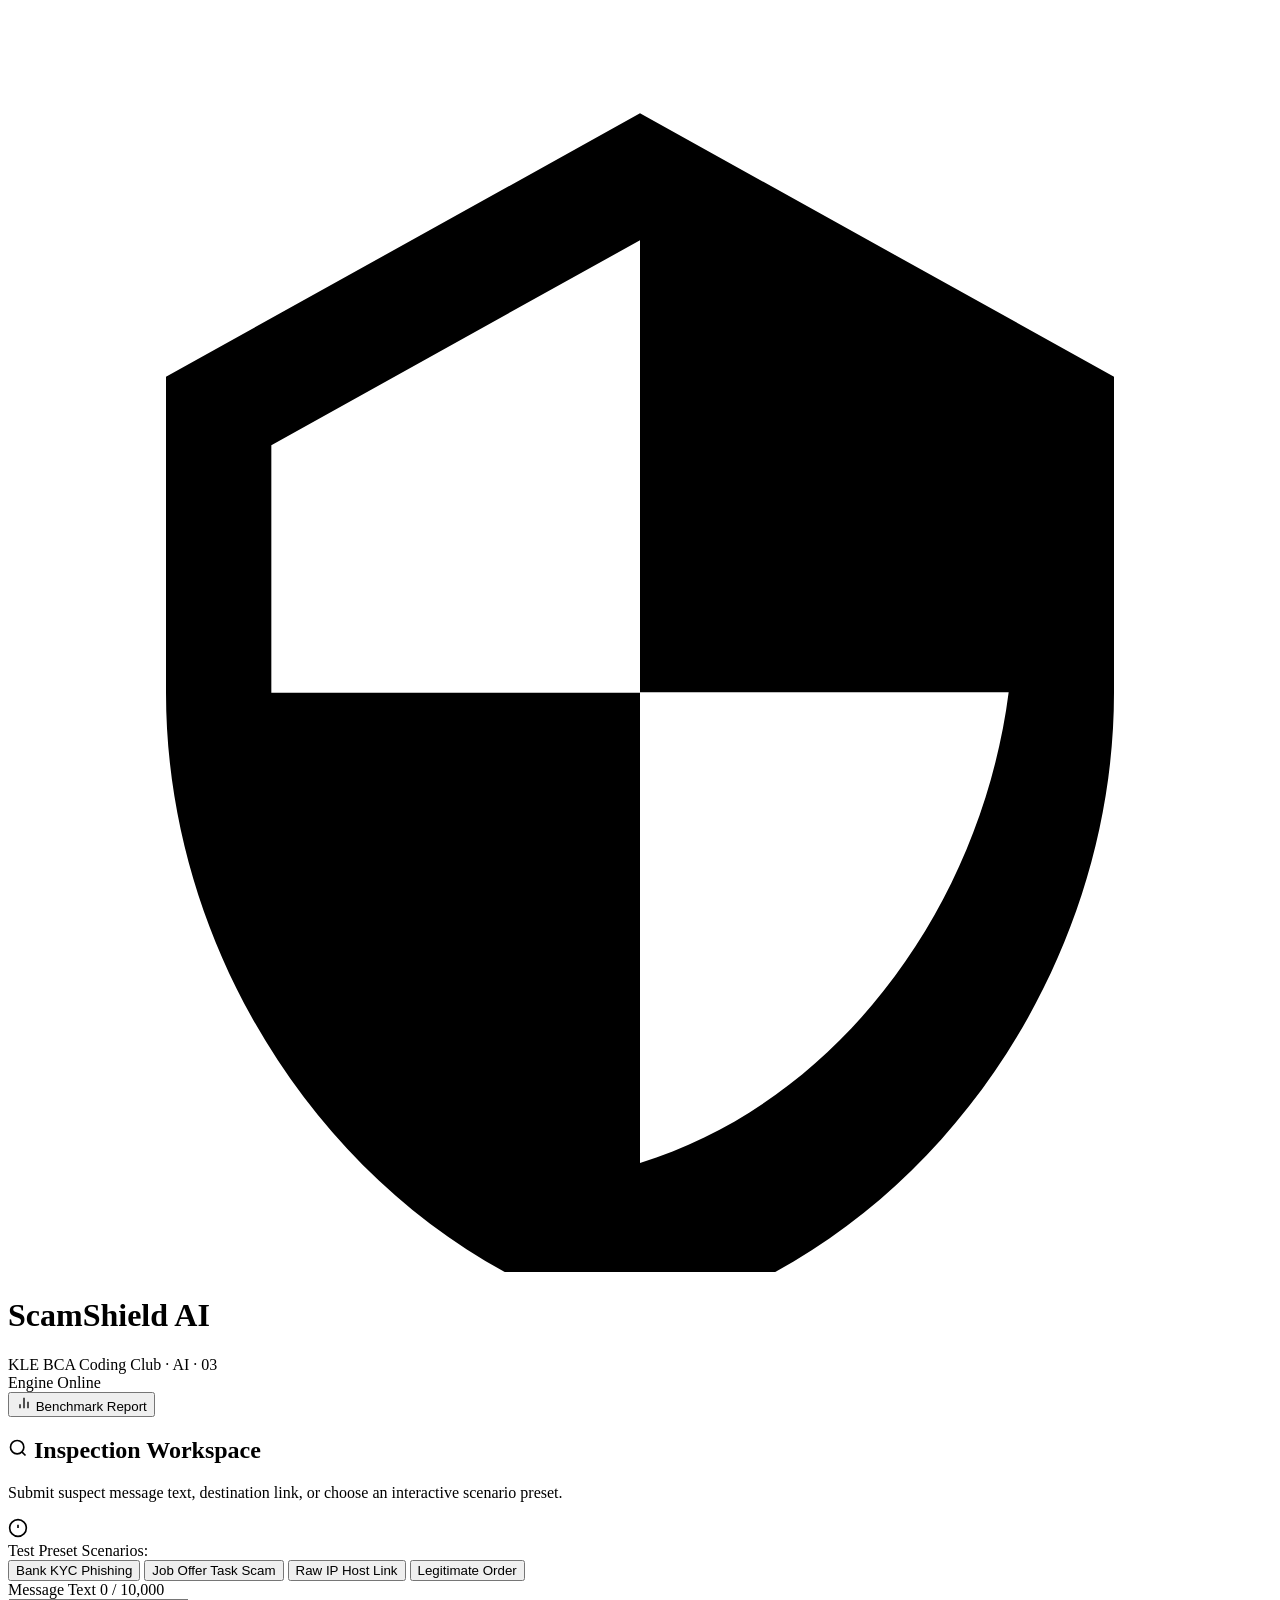
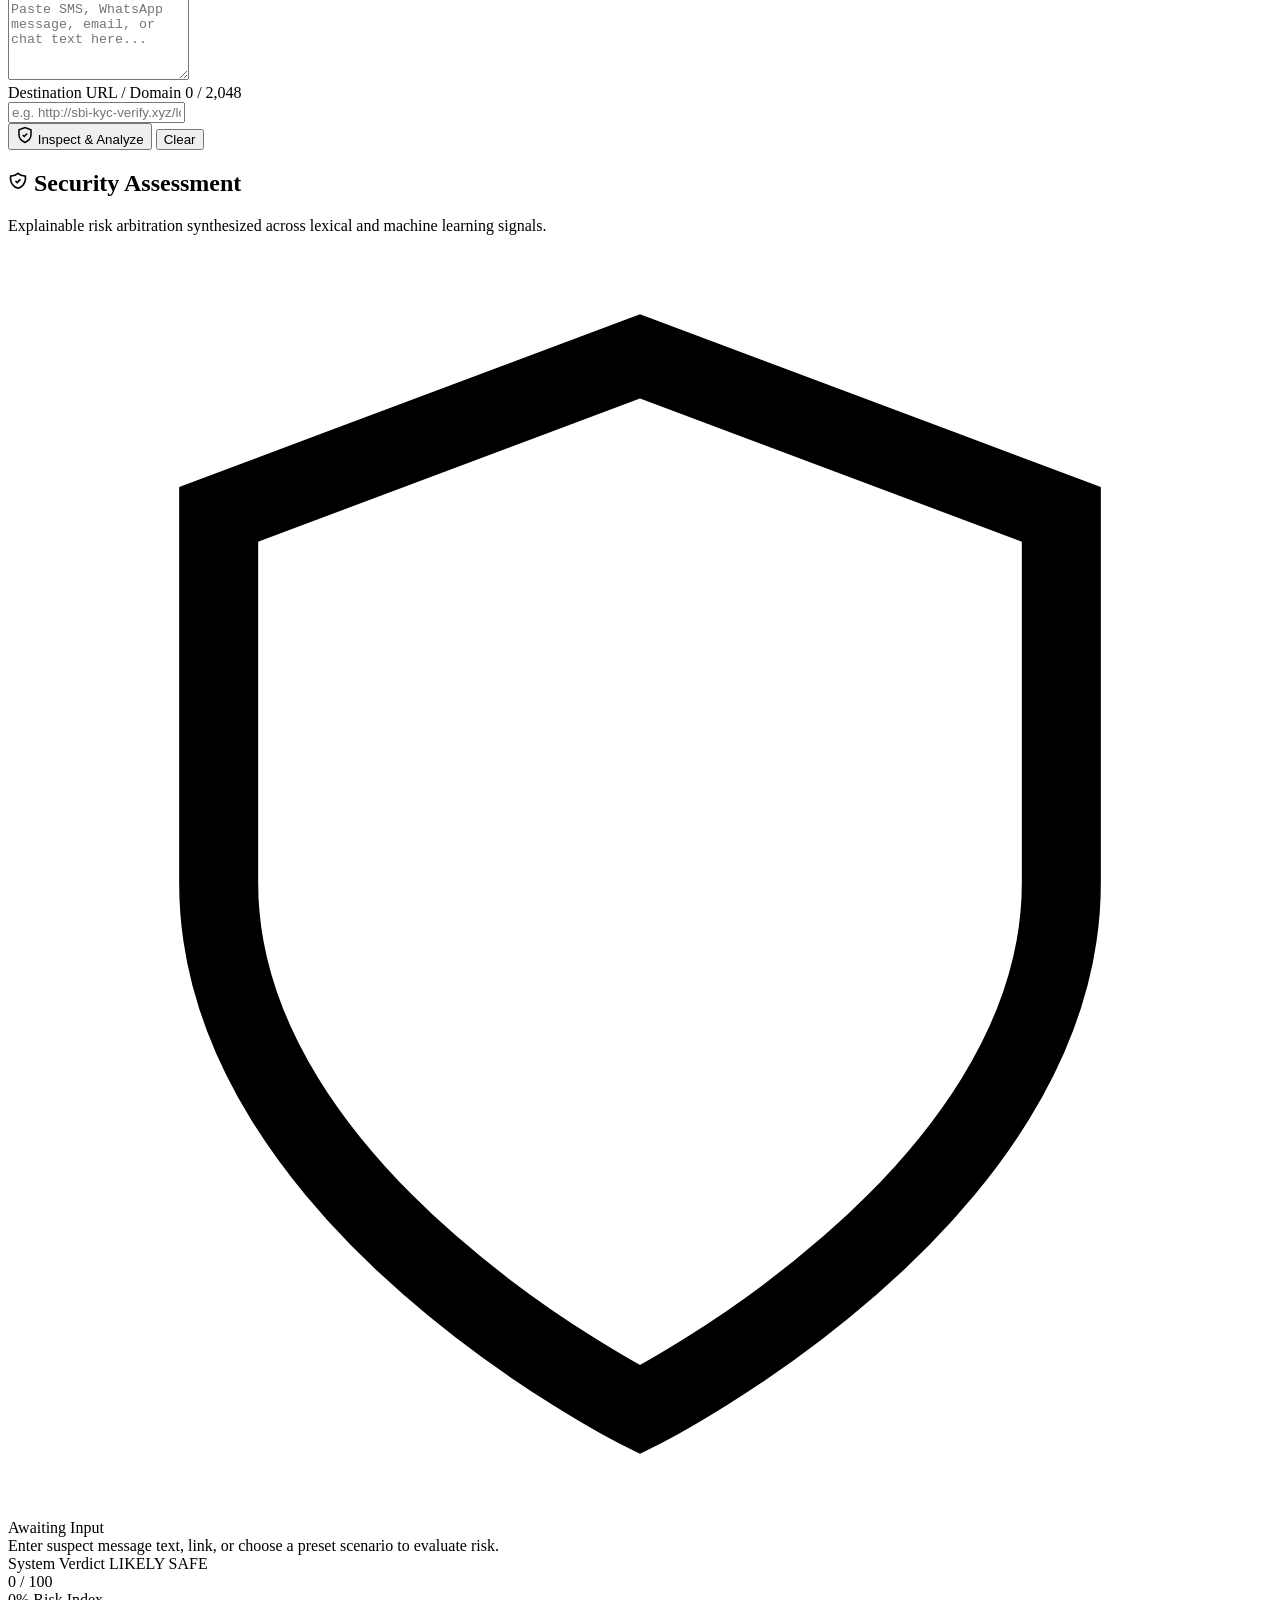
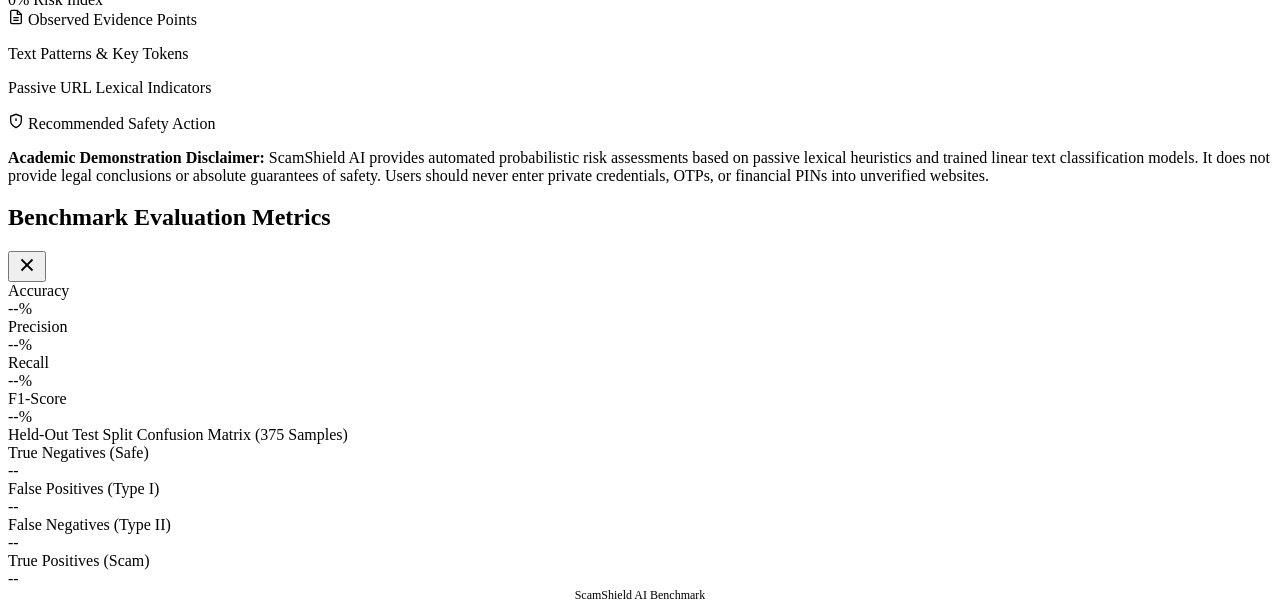
==== app/static/index.html @ c1c8c3b4 "feat(phase-7): construct accessible responsive web UI dashboard with interactive presets and benchma" ====
<!DOCTYPE html>
<html lang="en">
<head>
  <meta charset="UTF-8">
  <meta name="viewport" content="width=device-width, initial-scale=1.0">
  <title>ScamShield AI — Explainable Scam &amp; Phishing Detection System</title>
  <meta name="description" content="AI-powered multi-modal scam and phishing detection engine with passive zero-network lexical URL analysis and explainable calibrated text classification.">
  <link rel="preconnect" href="https://fonts.googleapis.com">
  <link rel="preconnect" href="https://fonts.gstatic.com" crossorigin>
  <link href="https://fonts.googleapis.com/css2?family=Inter:wght@400;500;600;700;800&family=JetBrains+Mono:wght@400;500;600&display=swap" rel="stylesheet">
  <link rel="stylesheet" href="/static/css/style.css">
</head>
<body>
  <div class="app-container">
    <!-- Header Navigation -->
    <header class="app-header">
      <div class="brand-wrapper">
        <div class="brand-icon" aria-hidden="true">
          <svg viewBox="0 0 24 24">
            <path d="M12 2L3 7v6c0 5.55 3.84 10.74 9 12 5.16-1.26 9-6.45 9-12V7l-9-5zm0 10.99h7c-.53 4.12-3.28 7.79-7 8.94V13H5V8.3l7-3.89v8.58z"/>
          </svg>
        </div>
        <div>
          <h1 class="brand-title">ScamShield AI</h1>
          <span class="brand-subtitle">KLE BCA Coding Club &middot; AI &middot; 03</span>
        </div>
      </div>
      <div class="header-actions">
        <div class="runtime-badge" title="Model loaded and operational">
          <span class="pulse-dot"></span>
          <span>Engine Online</span>
        </div>
        <button id="btn-view-evaluation" class="btn-secondary" aria-label="Open benchmark evaluation metrics">
          <svg viewBox="0 0 24 24" width="16" height="16" fill="none" stroke="currentColor" stroke-width="2">
            <path d="M18 20V10M12 20V4M6 20v-6"/>
          </svg>
          Benchmark Report
        </button>
      </div>
    </header>

    <!-- Main Workspace Grid -->
    <main class="main-grid">
      <!-- Left Column: Input Panel -->
      <section class="panel-card" aria-labelledby="input-panel-heading">
        <h2 id="input-panel-heading" class="card-title">
          <svg viewBox="0 0 24 24" width="20" height="20" fill="none" stroke="currentColor" stroke-width="2">
            <circle cx="11" cy="11" r="8"/>
            <line x1="21" y1="21" x2="16.65" y2="16.65"/>
          </svg>
          Inspection Workspace
        </h2>
        <p class="card-desc">Submit suspect message text, destination link, or choose an interactive scenario preset.</p>

        <!-- Alert Notification Banner -->
        <div id="alert-banner" class="alert-banner" role="alert">
          <svg viewBox="0 0 24 24" width="20" height="20" fill="none" stroke="currentColor" stroke-width="2">
            <circle cx="12" cy="12" r="10"/>
            <line x1="12" y1="8" x2="12" y2="12"/>
            <line x1="12" y1="16" x2="12.01" y2="16"/>
          </svg>
          <span id="alert-text"></span>
        </div>

        <!-- Preset Chips -->
        <div class="presets-section">
          <span class="preset-label">Test Preset Scenarios:</span>
          <div class="preset-chips">
            <button type="button" class="preset-chip" data-preset="bank">Bank KYC Phishing</button>
            <button type="button" class="preset-chip" data-preset="job">Job Offer Task Scam</button>
            <button type="button" class="preset-chip" data-preset="shortlink">Raw IP Host Link</button>
            <button type="button" class="preset-chip" data-preset="safe">Legitimate Order</button>
          </div>
        </div>

        <!-- Submission Form -->
        <form id="analyze-form" novalidate>
          <div class="form-group">
            <div class="input-header">
              <label for="message-text" class="input-label">Message Text</label>
              <span id="message-char-count" class="char-counter">0 / 10,000</span>
            </div>
            <textarea id="message-text" class="text-input" rows="5" placeholder="Paste SMS, WhatsApp message, email, or chat text here..." maxlength="10000"></textarea>
          </div>

          <div class="form-group">
            <div class="input-header">
              <label for="url-input" class="input-label">Destination URL / Domain</label>
              <span id="url-char-count" class="char-counter">0 / 2,048</span>
            </div>
            <input type="url" id="url-input" class="url-input" placeholder="e.g. http://sbi-kyc-verify.xyz/login" maxlength="2048">
          </div>

          <div class="action-row">
            <button type="submit" id="btn-analyze" class="btn-primary">
              <svg viewBox="0 0 24 24" width="18" height="18" fill="none" stroke="currentColor" stroke-width="2">
                <path d="M12 22s8-4 8-10V5l-8-3-8 3v7c0 6 8 10 8 10z"/>
                <path d="M9 12l2 2 4-4"/>
              </svg>
              Inspect &amp; Analyze
            </button>
            <button type="button" id="btn-clear" class="btn-ghost" title="Clear inputs and reset view">Clear</button>
          </div>
        </form>
      </section>

      <!-- Right Column: Results & Verdict Panel -->
      <section class="panel-card result-panel" aria-labelledby="results-panel-heading" aria-live="polite">
        <h2 id="results-panel-heading" class="card-title">
          <svg viewBox="0 0 24 24" width="20" height="20" fill="none" stroke="currentColor" stroke-width="2">
            <path d="M9 12l2 2 4-4m5.618-4.016A11.955 11.955 0 0112 2.944a11.955 11.955 0 01-8.618 3.04A12.02 12.02 0 003 9c0 5.591 3.824 10.29 9 11.622 5.176-1.332 9-6.03 9-11.622 0-1.042-.133-2.052-.382-3.016z"/>
          </svg>
          Security Assessment
        </h2>
        <p class="card-desc">Explainable risk arbitration synthesized across lexical and machine learning signals.</p>

        <!-- State 1: Empty Awaiting Input -->
        <div id="empty-state" class="empty-state">
          <svg class="empty-watermark" viewBox="0 0 24 24" fill="none" stroke="currentColor" stroke-width="1.5">
            <path d="M12 22s8-4 8-10V5l-8-3-8 3v7c0 6 8 10 8 10z"/>
          </svg>
          <div class="empty-title">Awaiting Input</div>
          <div class="empty-subtitle">Enter suspect message text, link, or choose a preset scenario to evaluate risk.</div>
        </div>

        <!-- State 2: Loading Skeleton -->
        <div id="loading-state" class="loading-state" aria-busy="true">
          <div class="skeleton skeleton-banner"></div>
          <div class="skeleton skeleton-line" style="width: 100%;"></div>
          <div class="skeleton skeleton-box"></div>
          <div class="skeleton skeleton-box"></div>
        </div>

        <!-- State 3: Completed Verdict -->
        <div id="verdict-container" class="verdict-container">
          <!-- Verdict Banner -->
          <div id="verdict-banner" class="verdict-banner verdict-safe">
            <div class="verdict-left">
              <div id="verdict-icon" class="verdict-symbol"></div>
              <div class="verdict-title-group">
                <span class="verdict-tag">System Verdict</span>
                <span id="verdict-label" class="verdict-heading">LIKELY SAFE</span>
              </div>
            </div>
            <div class="score-badge">
              <div>
                <span id="score-value" class="score-number">0</span>
                <span class="score-max">/ 100</span>
              </div>
              <span id="confidence-badge" class="confidence-chip">0% Risk Index</span>
            </div>
          </div>

          <!-- Progress Score Gauge -->
          <div class="gauge-container">
            <div id="gauge-fill" class="gauge-fill"></div>
          </div>

          <!-- Diagnostic Summary -->
          <div id="summary-text" class="summary-box"></div>

          <!-- Plain-English Evidence List -->
          <div class="evidence-section">
            <span class="section-label">
              <svg viewBox="0 0 24 24" width="16" height="16" fill="none" stroke="currentColor" stroke-width="2">
                <path d="M14 2H6a2 2 0 0 0-2 2v16a2 2 0 0 0 2 2h12a2 2 0 0 0 2-2V8z"/>
                <polyline points="14 2 14 8 20 8"/>
                <line x1="16" y1="13" x2="8" y2="13"/>
                <line x1="16" y1="17" x2="8" y2="17"/>
              </svg>
              Observed Evidence Points
            </span>
            <ul id="evidence-list" class="evidence-list"></ul>
          </div>

          <!-- Text Signals Breakdown -->
          <div id="text-signals-section" class="evidence-section">
            <span class="section-label">Text Patterns &amp; Key Tokens</span>
            <ul id="text-signals-list" class="evidence-list"></ul>
            <div id="text-tokens-cloud" class="chips-cloud"></div>
          </div>

          <!-- URL Signals Breakdown -->
          <div id="url-signals-section" class="evidence-section">
            <span class="section-label">Passive URL Lexical Indicators</span>
            <ul id="url-signals-list" class="evidence-list"></ul>
          </div>

          <!-- Protective Action Guidance -->
          <div class="action-box">
            <div class="action-header">
              <svg viewBox="0 0 24 24" width="16" height="16" fill="none" stroke="currentColor" stroke-width="2">
                <path d="M12 22s8-4 8-10V5l-8-3-8 3v7c0 6 8 10 8 10z"/>
                <line x1="12" y1="8" x2="12" y2="12"/>
                <line x1="12" y1="16" x2="12.01" y2="16"/>
              </svg>
              Recommended Safety Action
            </div>
            <p id="action-text" class="action-text"></p>
          </div>
        </div>
      </section>
    </main>

    <!-- Footer with Responsible Disclaimer -->
    <footer class="app-footer">
      <p class="disclaimer-text">
        <strong>Academic Demonstration Disclaimer:</strong> ScamShield AI provides automated probabilistic risk assessments based on passive lexical heuristics and trained linear text classification models. It does not provide legal conclusions or absolute guarantees of safety. Users should never enter private credentials, OTPs, or financial PINs into unverified websites.
      </p>
    </footer>
  </div>

  <!-- Benchmark Evaluation Modal Dialog -->
  <div id="modal-evaluation" class="modal-overlay" role="dialog" aria-modal="true" aria-labelledby="modal-title">
    <div class="modal-content">
      <div class="modal-header">
        <h2 id="modal-title" class="modal-title">Benchmark Evaluation Metrics</h2>
        <button id="btn-modal-close" class="modal-close" aria-label="Close modal">
          <svg viewBox="0 0 24 24" width="22" height="22" fill="none" stroke="currentColor" stroke-width="2">
            <line x1="18" y1="6" x2="6" y2="18"/>
            <line x1="6" y1="6" x2="18" y2="18"/>
          </svg>
        </button>
      </div>

      <!-- KPI Metrics Grid -->
      <div class="metrics-grid">
        <div class="metric-tile">
          <div class="metric-label">Accuracy</div>
          <div id="metric-accuracy" class="metric-val">--%</div>
        </div>
        <div class="metric-tile">
          <div class="metric-label">Precision</div>
          <div id="metric-precision" class="metric-val">--%</div>
        </div>
        <div class="metric-tile">
          <div class="metric-label">Recall</div>
          <div id="metric-recall" class="metric-val">--%</div>
        </div>
        <div class="metric-tile">
          <div class="metric-label">F1-Score</div>
          <div id="metric-f1" class="metric-val">--%</div>
        </div>
      </div>

      <!-- Confusion Matrix 2x2 -->
      <div class="cm-container">
        <div class="cm-title">Held-Out Test Split Confusion Matrix (375 Samples)</div>
        <div class="cm-grid">
          <div class="cm-cell cm-tn">
            <div class="cm-cell-label">True Negatives (Safe)</div>
            <div id="cm-tn-val" class="cm-cell-val">--</div>
          </div>
          <div class="cm-cell cm-fp">
            <div class="cm-cell-label">False Positives (Type I)</div>
            <div id="cm-fp-val" class="cm-cell-val">--</div>
          </div>
          <div class="cm-cell cm-fn">
            <div class="cm-cell-label">False Negatives (Type II)</div>
            <div id="cm-fn-val" class="cm-cell-val">--</div>
          </div>
          <div class="cm-cell cm-tp">
            <div class="cm-cell-label">True Positives (Scam)</div>
            <div id="cm-tp-val" class="cm-cell-val">--</div>
          </div>
        </div>
      </div>

      <div id="eval-meta-time" style="font-size:0.75rem; color:var(--text-tertiary); text-align:center;">
        ScamShield AI Benchmark
      </div>
    </div>
  </div>

  <script src="/static/js/app.js"></script>
</body>
</html>
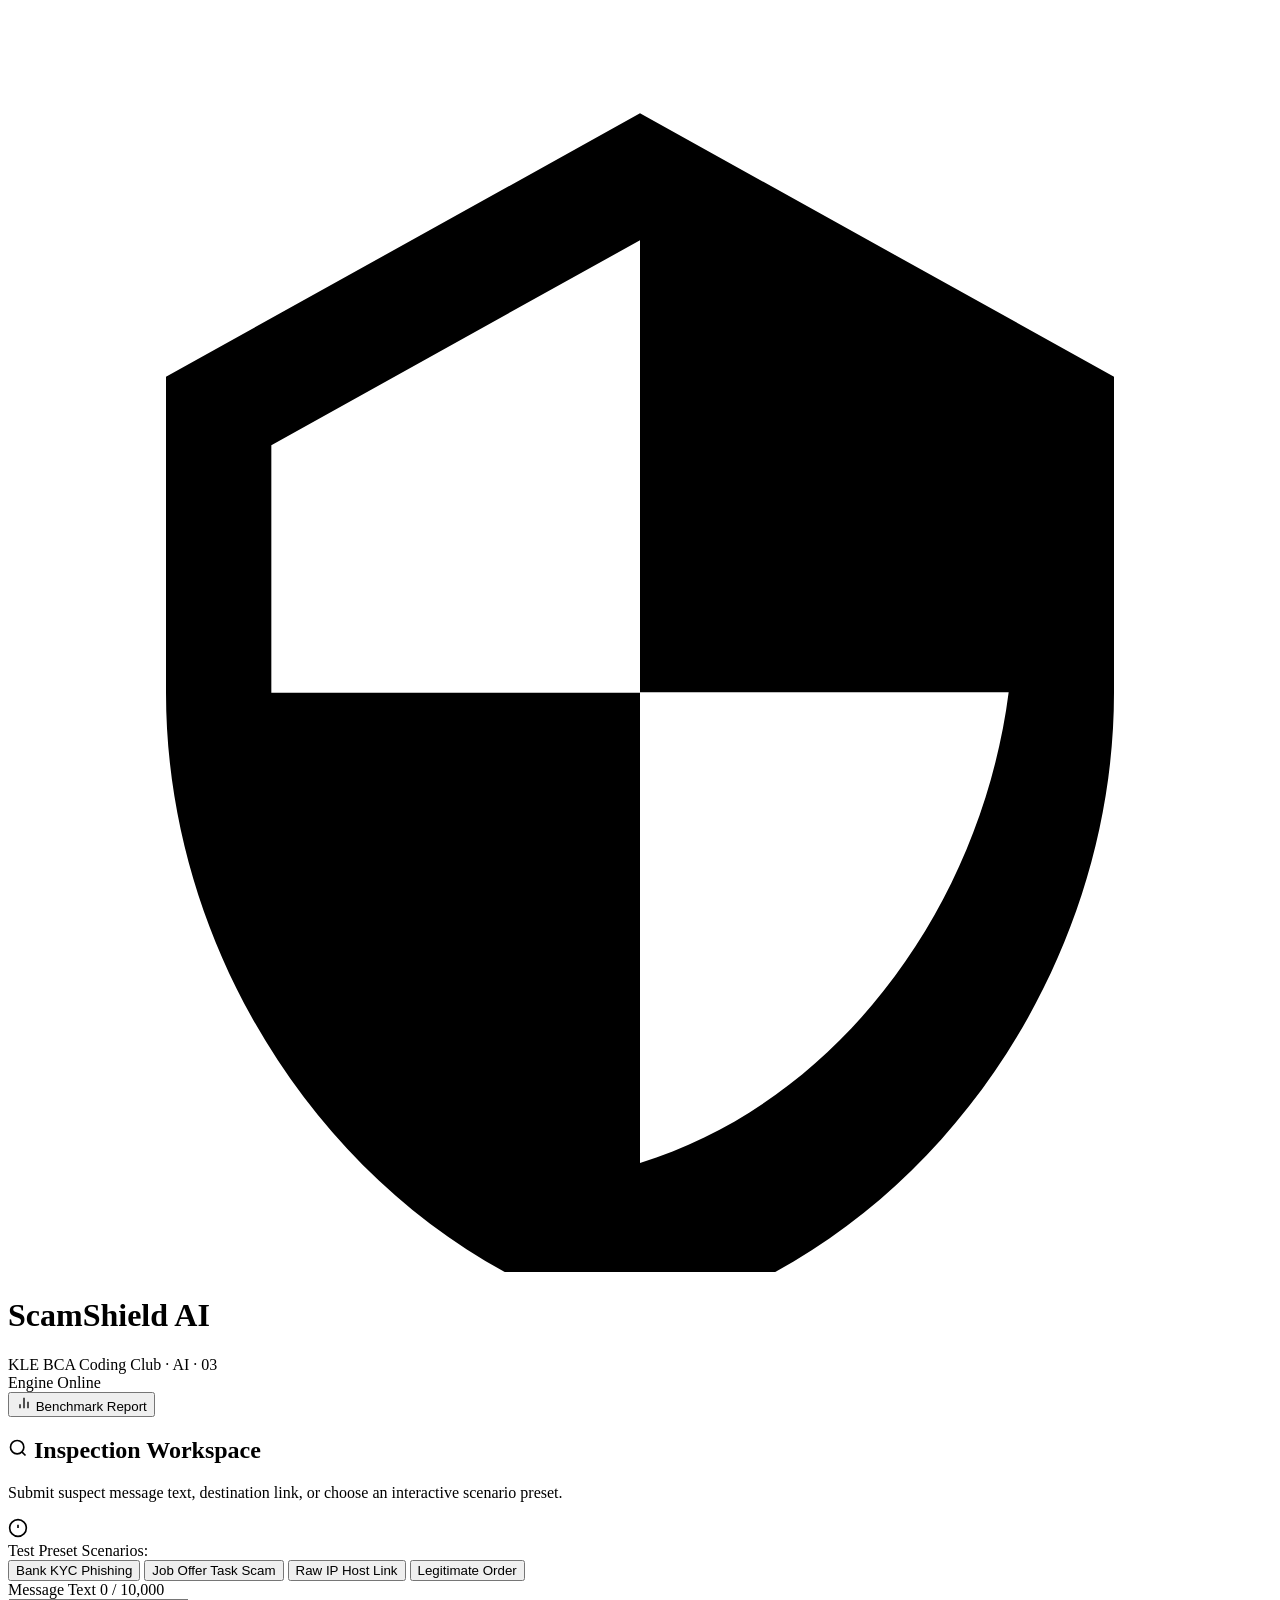
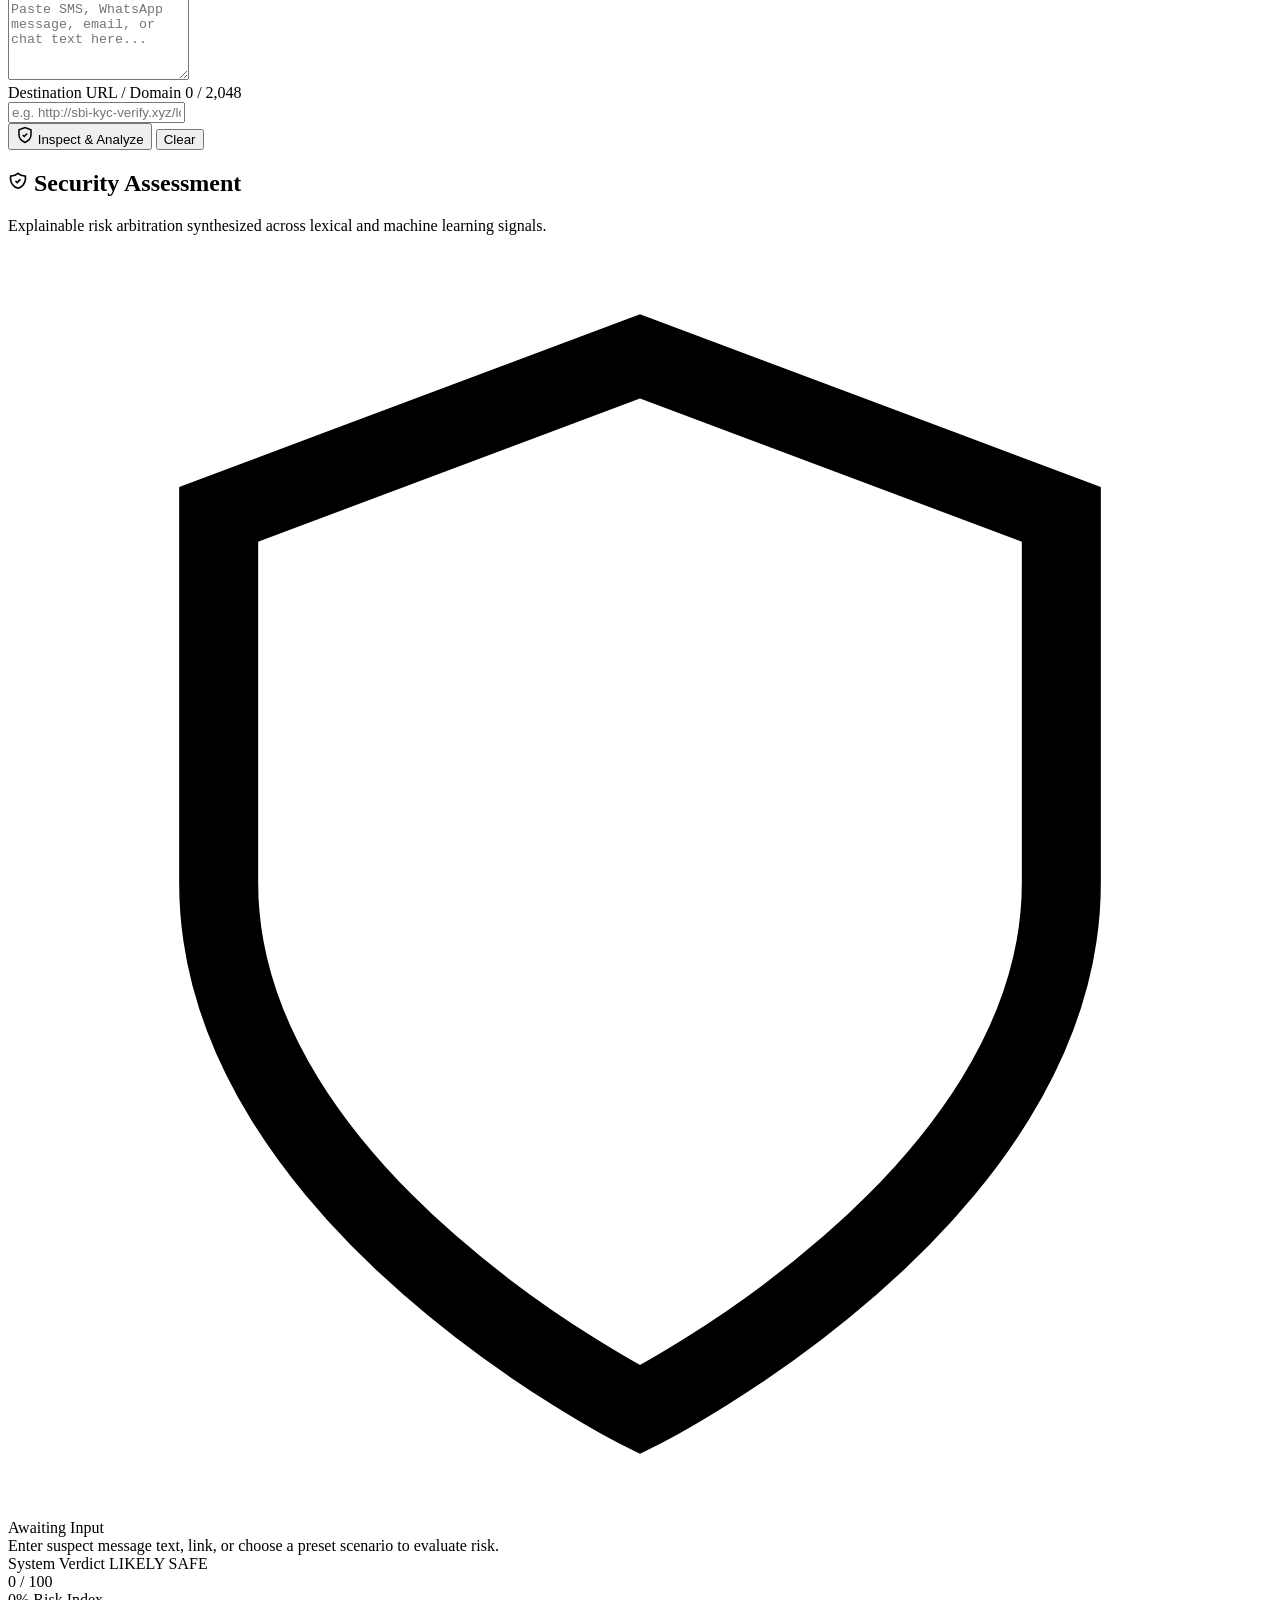
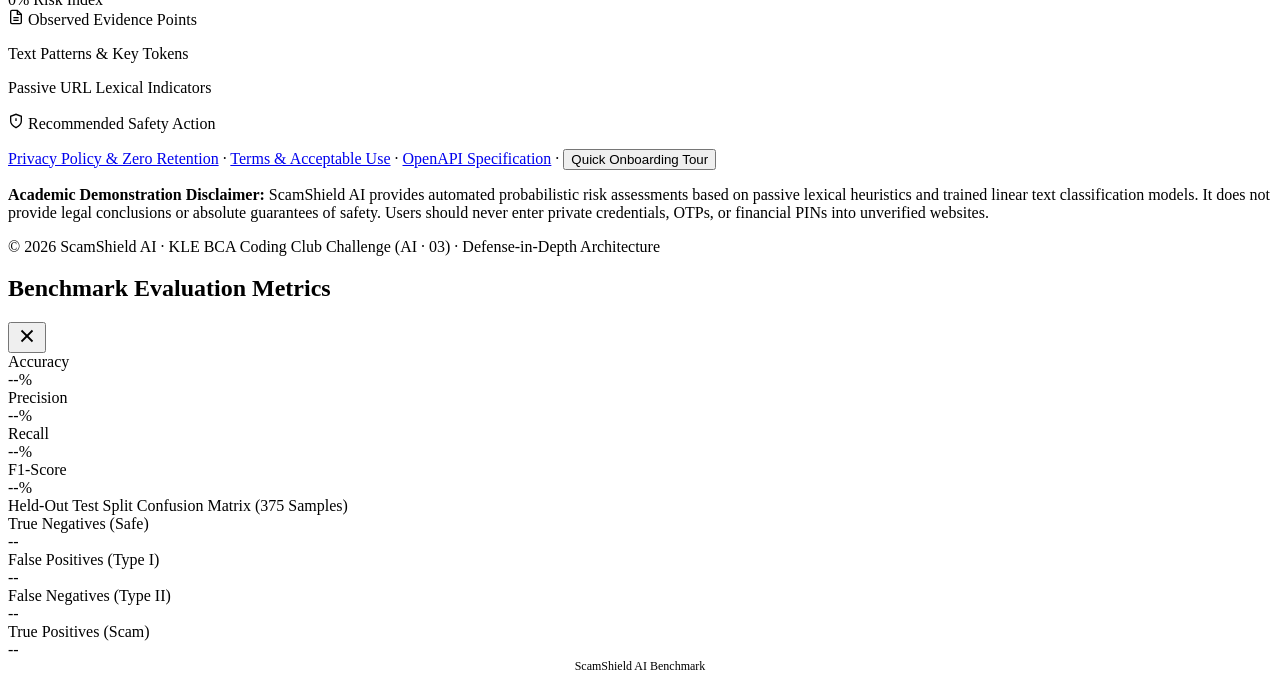
==== commit d55b4ee7: "feat(legal): implement privacy policy, terms of service, custom 404 handler (Phase 11: Items 13, 16," ====
--- a/app/static/index.html
+++ b/app/static/index.html
@@ -202,11 +202,23 @@
       </section>
     </main>
 
-    <!-- Footer with Responsible Disclaimer -->
+    <!-- Footer with Responsible Disclaimer & Compliance Links -->
     <footer class="app-footer">
+      <nav class="footer-nav" aria-label="Footer Navigation">
+        <a href="/privacy" class="footer-link">Privacy Policy &amp; Zero Retention</a>
+        <span class="footer-sep">&middot;</span>
+        <a href="/terms" class="footer-link">Terms &amp; Acceptable Use</a>
+        <span class="footer-sep">&middot;</span>
+        <a href="/docs" target="_blank" rel="noopener" class="footer-link">OpenAPI Specification</a>
+        <span class="footer-sep">&middot;</span>
+        <button type="button" id="btn-start-tour" class="footer-link-btn">Quick Onboarding Tour</button>
+      </nav>
       <p class="disclaimer-text">
         <strong>Academic Demonstration Disclaimer:</strong> ScamShield AI provides automated probabilistic risk assessments based on passive lexical heuristics and trained linear text classification models. It does not provide legal conclusions or absolute guarantees of safety. Users should never enter private credentials, OTPs, or financial PINs into unverified websites.
       </p>
+      <div class="footer-copy">
+        &copy; 2026 ScamShield AI &middot; KLE BCA Coding Club Challenge (AI &middot; 03) &middot; Defense-in-Depth Architecture
+      </div>
     </footer>
   </div>
 
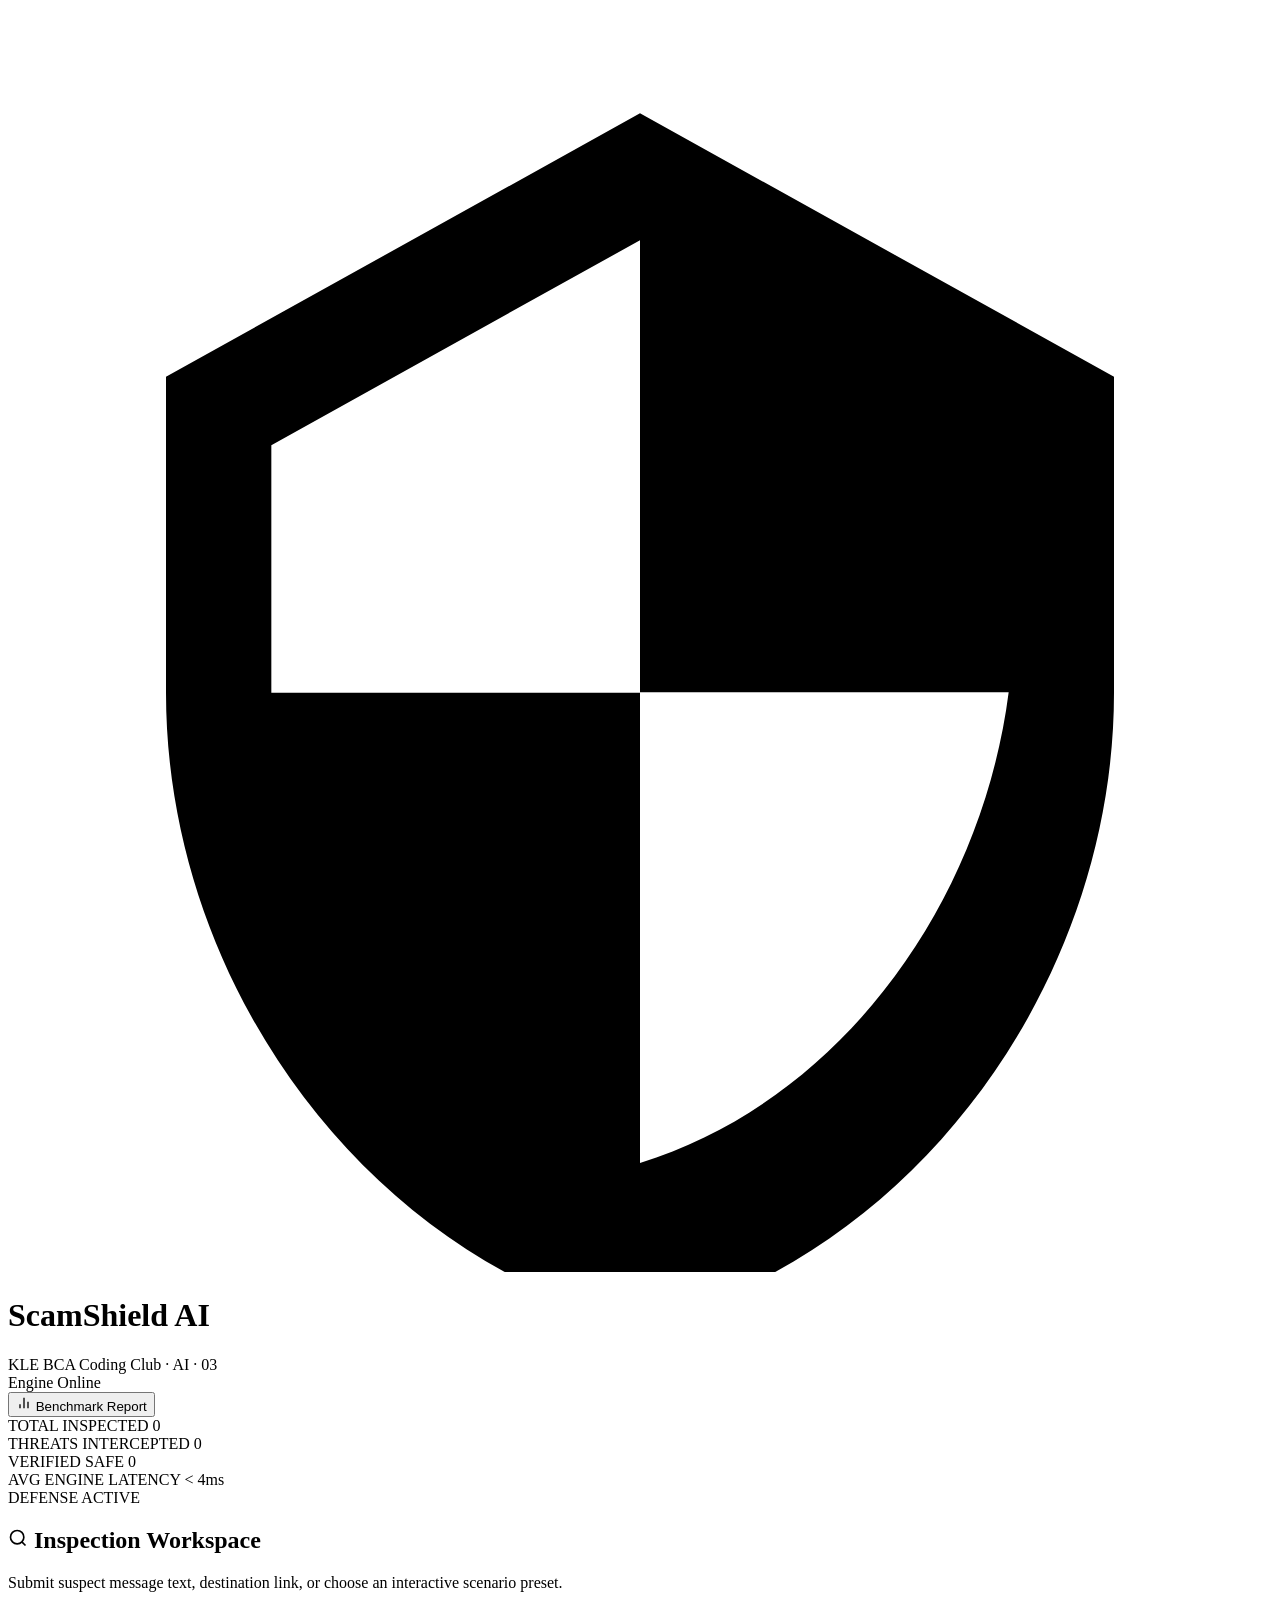
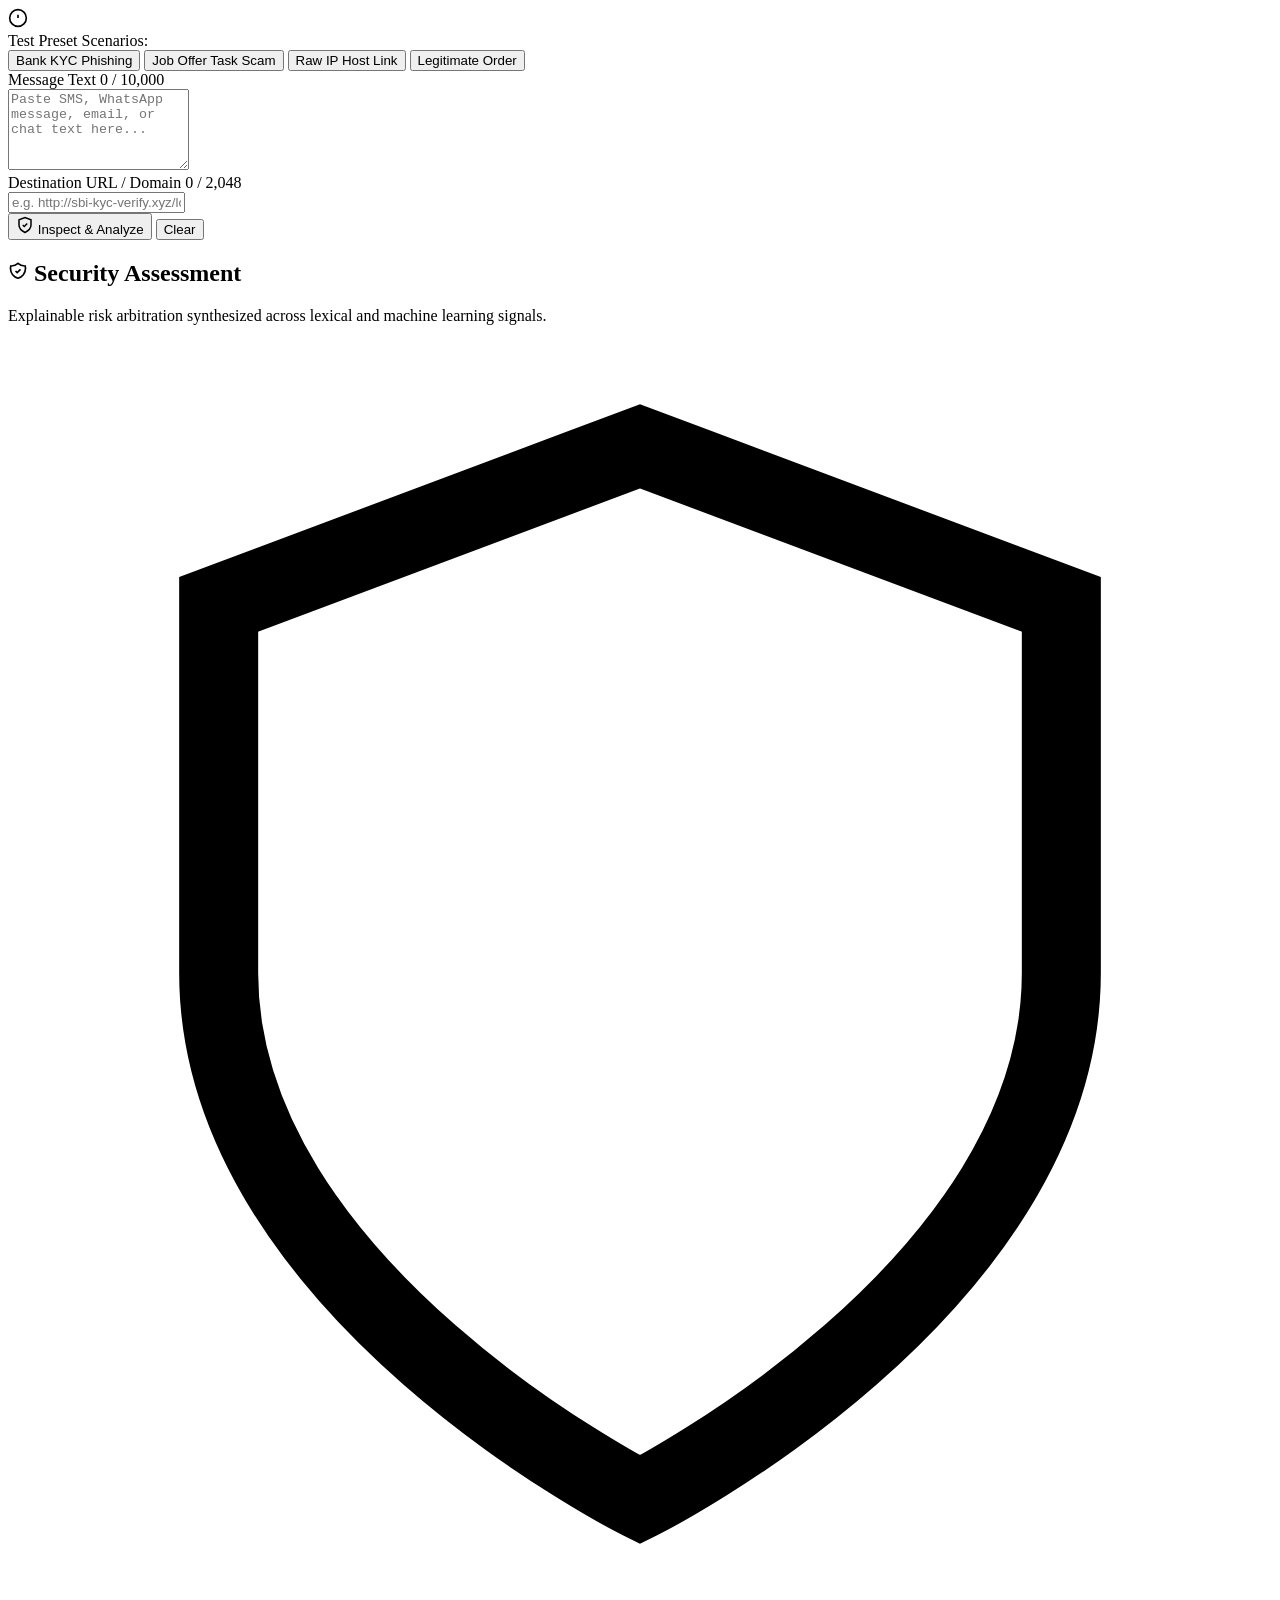
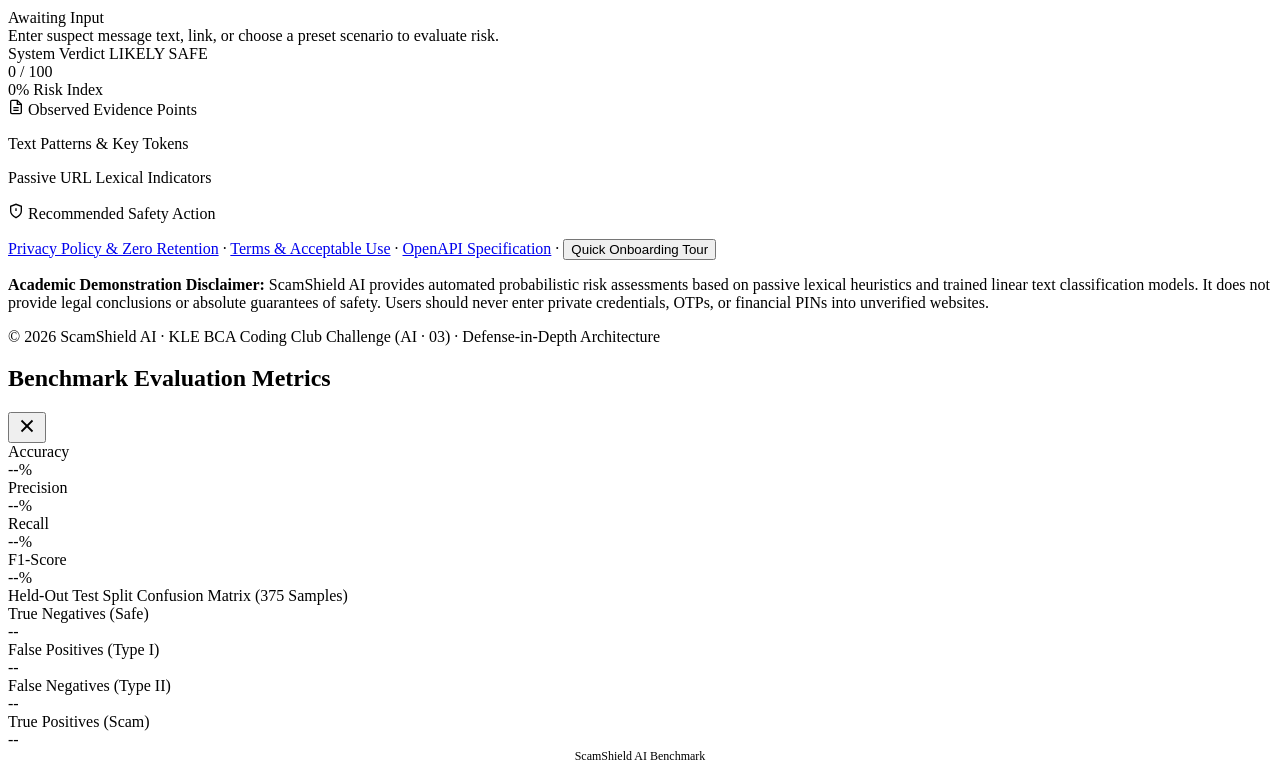
==== commit 92678224: "feat(security): implement rate limiting, telemetry HUD, and error tracking (Phase 12: Items 8, 14, 1" ====
--- a/app/static/index.html
+++ b/app/static/index.html
@@ -39,6 +39,30 @@
       </div>
     </header>
 
+    <!-- Real-Time Threat Intelligence & Telemetry HUD Bar (Item 14) -->
+    <div class="hud-ticker-bar" aria-label="Real-time threat detection metrics">
+      <div class="hud-metric">
+        <span class="hud-label">TOTAL INSPECTED</span>
+        <span id="hud-total-scans" class="hud-value">0</span>
+      </div>
+      <div class="hud-metric">
+        <span class="hud-label">THREATS INTERCEPTED</span>
+        <span id="hud-threats-intercepted" class="hud-value hud-threat">0</span>
+      </div>
+      <div class="hud-metric">
+        <span class="hud-label">VERIFIED SAFE</span>
+        <span id="hud-safe-verified" class="hud-value hud-safe">0</span>
+      </div>
+      <div class="hud-metric">
+        <span class="hud-label">AVG ENGINE LATENCY</span>
+        <span id="hud-avg-latency" class="hud-value hud-accent">&lt; 4ms</span>
+      </div>
+      <div class="hud-metric hud-status-pill">
+        <span class="pulse-dot"></span>
+        <span class="hud-status-text">DEFENSE ACTIVE</span>
+      </div>
+    </div>
+
     <!-- Main Workspace Grid -->
     <main class="main-grid">
       <!-- Left Column: Input Panel -->
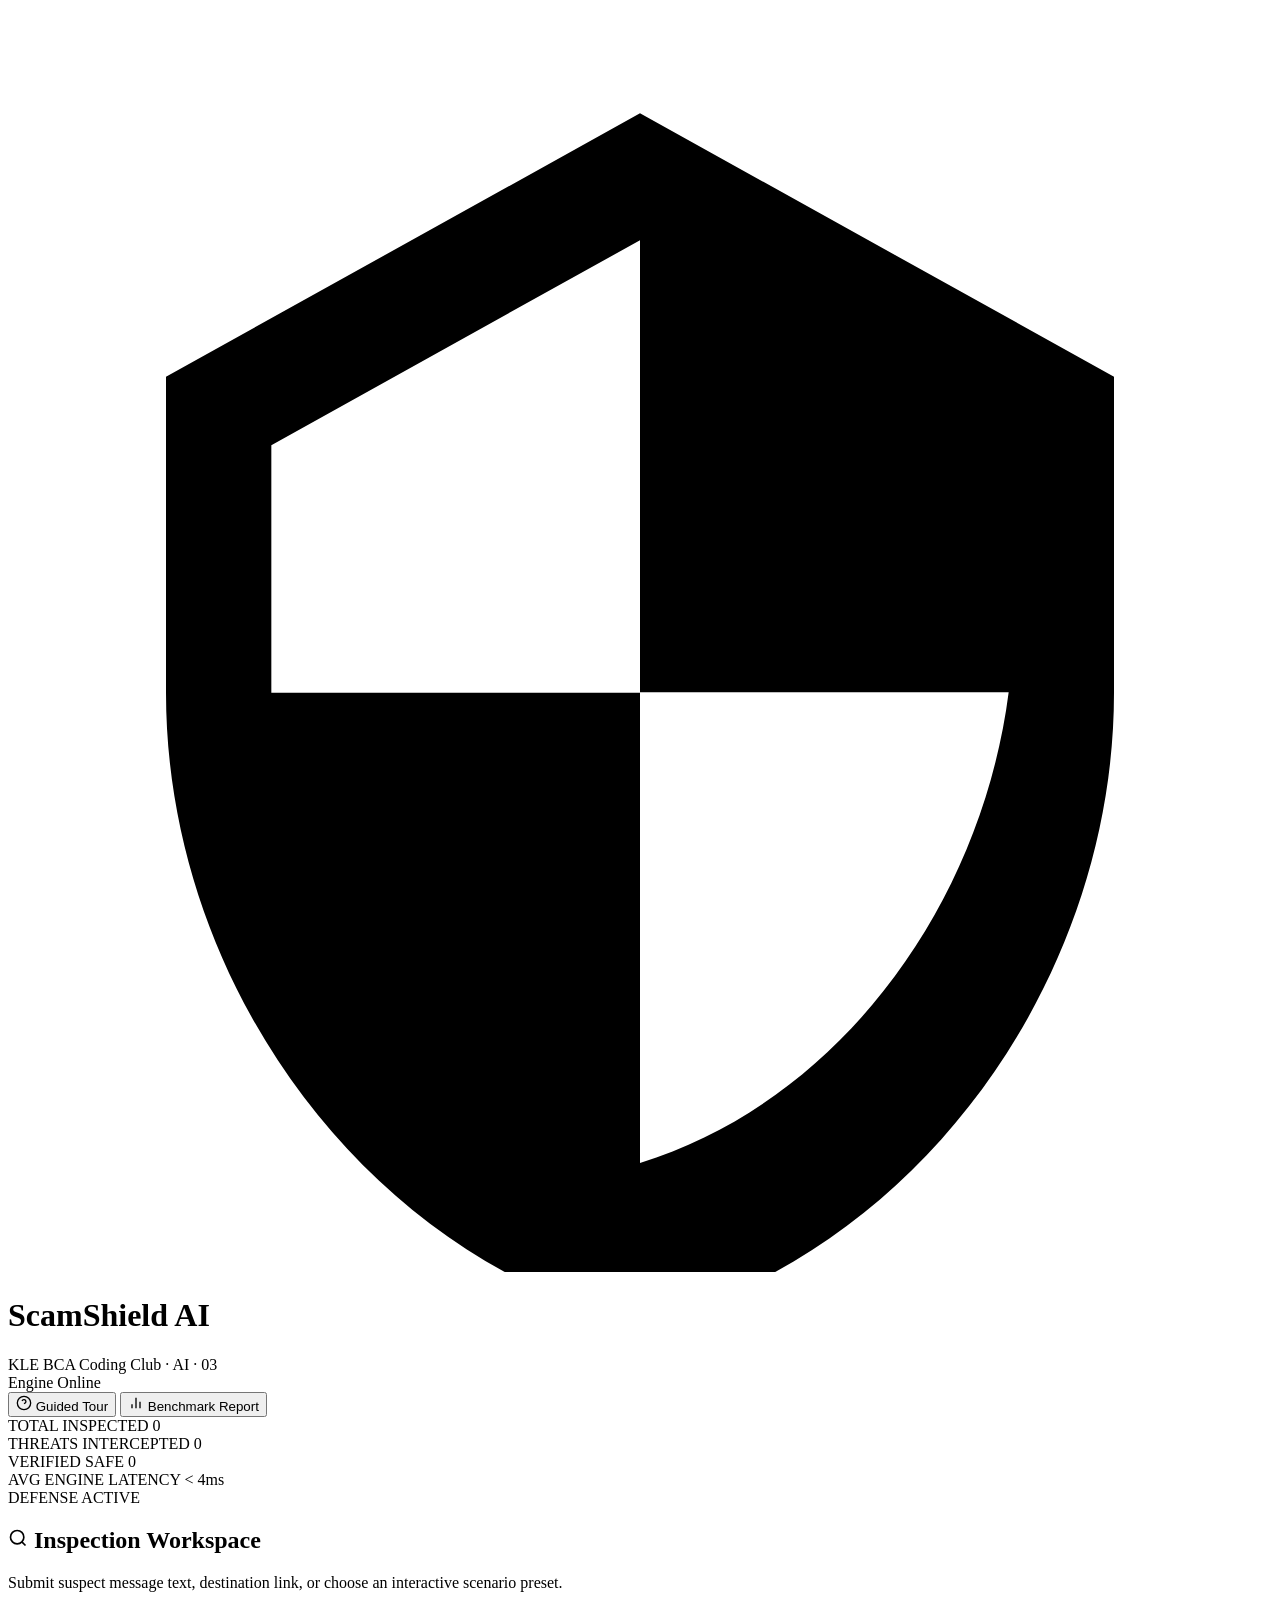
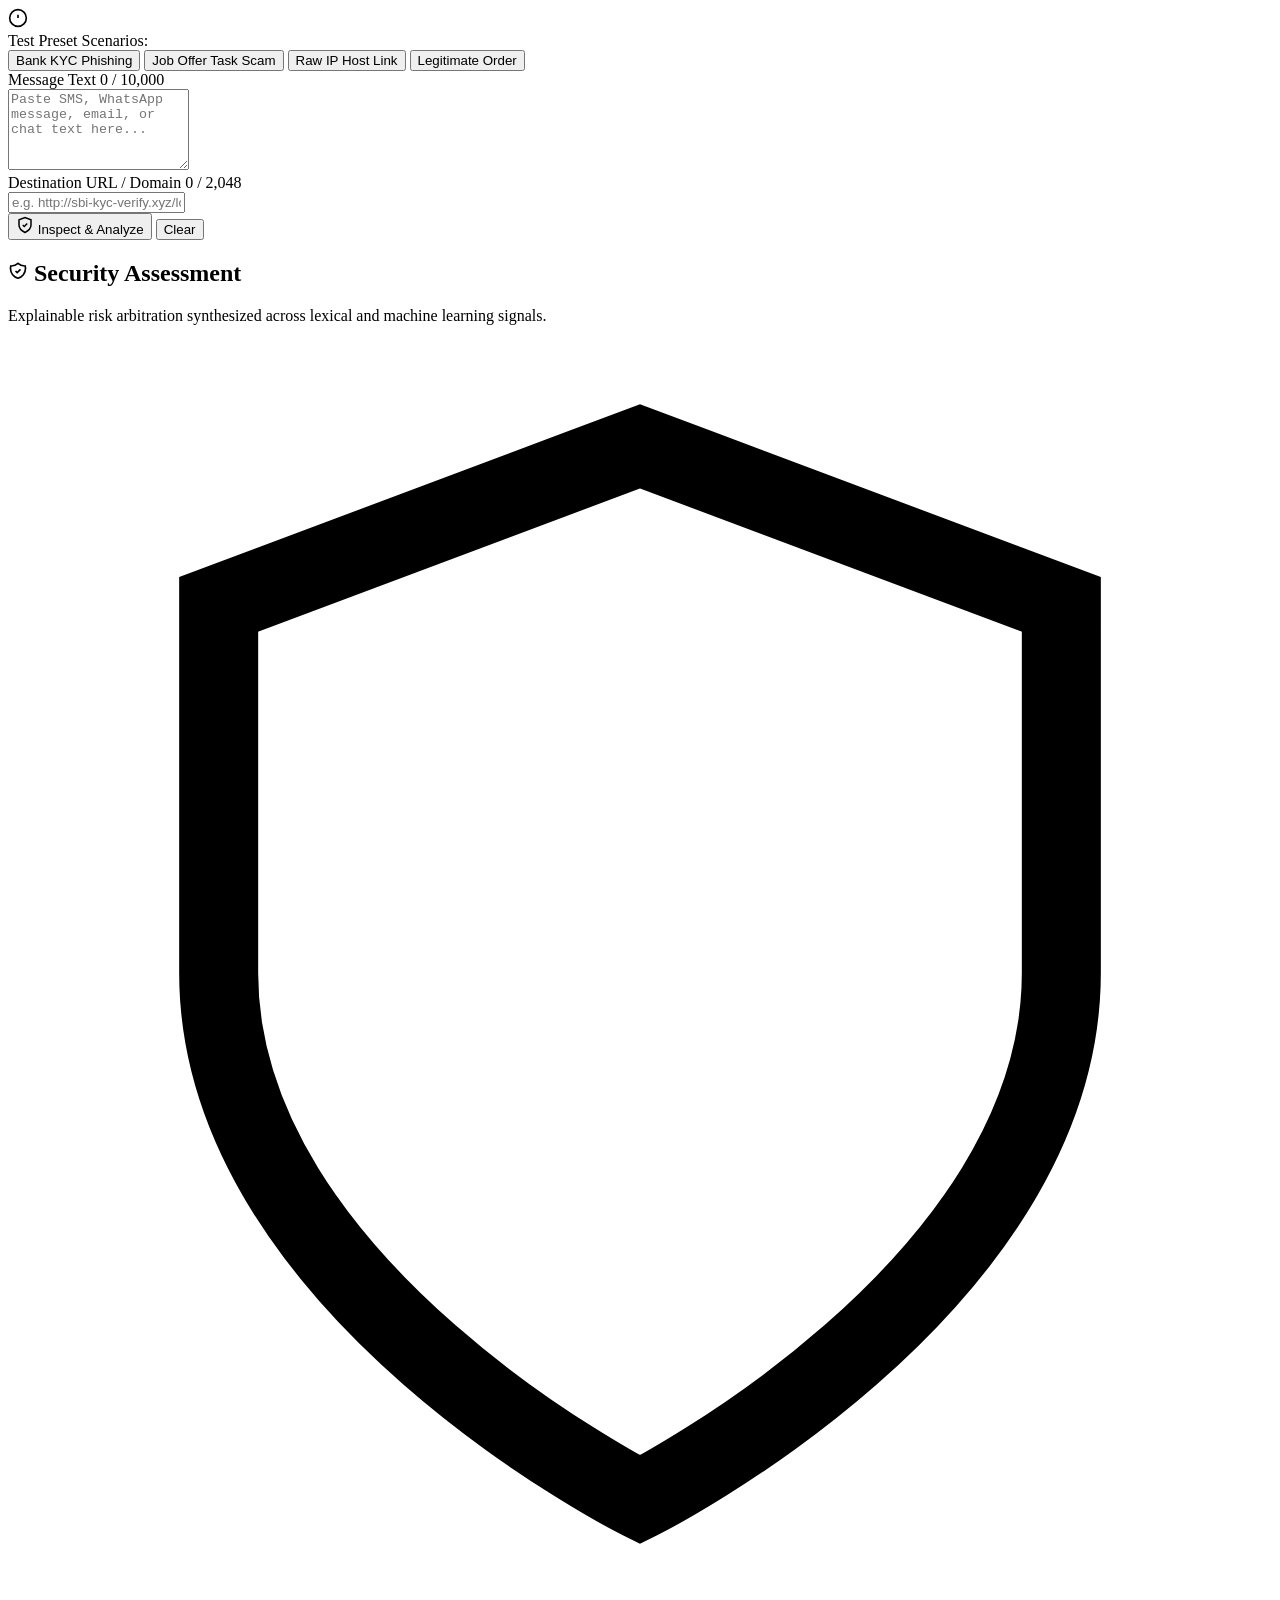
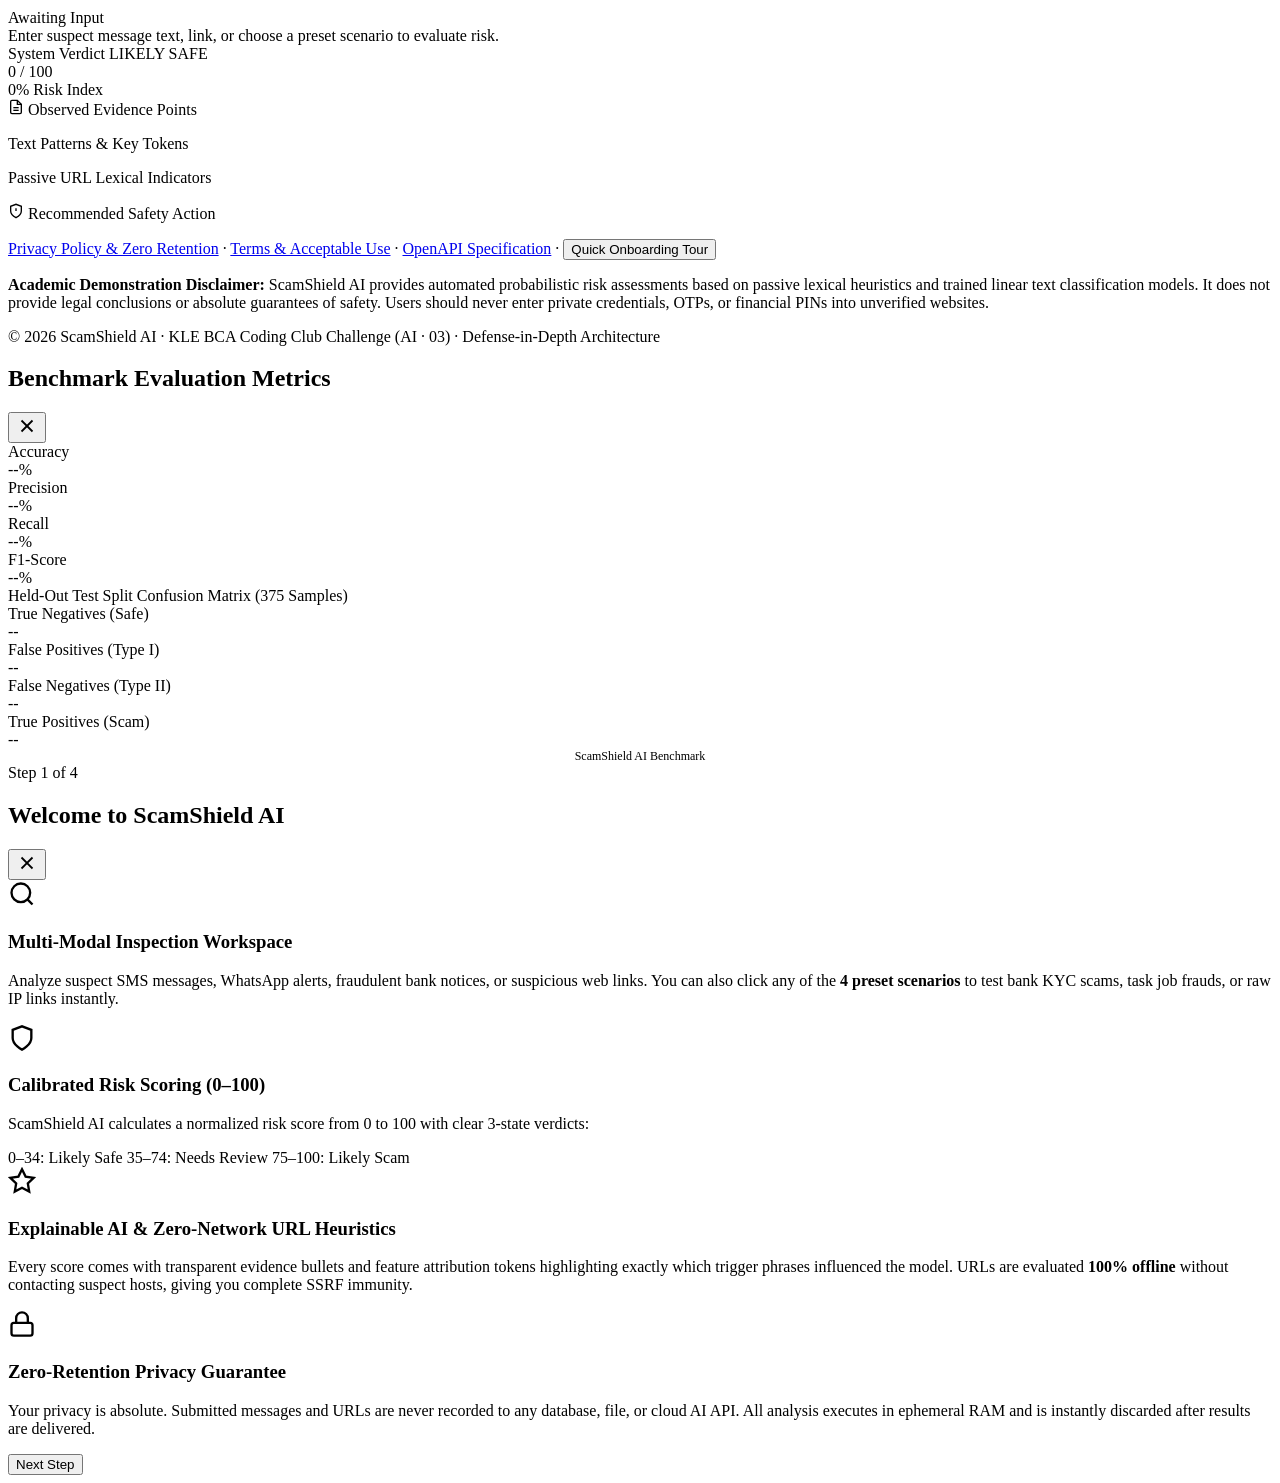
==== commit 8b99c084: "feat(ux): implement interactive onboarding tour and guided orientation (Phase 13: Item 19)" ====
--- a/app/static/index.html
+++ b/app/static/index.html
@@ -30,6 +30,14 @@
           <span class="pulse-dot"></span>
           <span>Engine Online</span>
         </div>
+        <button id="btn-open-tour" class="btn-secondary" aria-label="Open guided onboarding tour">
+          <svg viewBox="0 0 24 24" width="16" height="16" fill="none" stroke="currentColor" stroke-width="2">
+            <circle cx="12" cy="12" r="10"/>
+            <path d="M9.09 9a3 3 0 0 1 5.83 1c0 2-3 3-3 3"/>
+            <line x1="12" y1="17" x2="12.01" y2="17"/>
+          </svg>
+          Guided Tour
+        </button>
         <button id="btn-view-evaluation" class="btn-secondary" aria-label="Open benchmark evaluation metrics">
           <svg viewBox="0 0 24 24" width="16" height="16" fill="none" stroke="currentColor" stroke-width="2">
             <path d="M18 20V10M12 20V4M6 20v-6"/>
@@ -308,6 +316,96 @@
     </div>
   </div>
 
+  <!-- Interactive Onboarding Tour Modal Dialog (Item 19) -->
+  <div id="modal-tour" class="modal-overlay" role="dialog" aria-modal="true" aria-labelledby="tour-modal-title">
+    <div class="modal-content tour-content">
+      <div class="modal-header">
+        <div class="tour-header-meta">
+          <span class="tour-step-badge" id="tour-step-badge">Step 1 of 4</span>
+          <h2 id="tour-modal-title" class="modal-title">Welcome to ScamShield AI</h2>
+        </div>
+        <button id="btn-tour-close" class="modal-close" aria-label="Close onboarding tour">
+          <svg viewBox="0 0 24 24" width="22" height="22" fill="none" stroke="currentColor" stroke-width="2">
+            <line x1="18" y1="6" x2="6" y2="18"/>
+            <line x1="6" y1="6" x2="18" y2="18"/>
+          </svg>
+        </button>
+      </div>
+
+      <!-- Tour Step Cards (1 to 4) -->
+      <div class="tour-body">
+        <div class="tour-slide active" data-step="1">
+          <div class="tour-icon-box">
+            <svg viewBox="0 0 24 24" width="28" height="28" fill="none" stroke="currentColor" stroke-width="2">
+              <circle cx="11" cy="11" r="8"/>
+              <line x1="21" y1="21" x2="16.65" y2="16.65"/>
+            </svg>
+          </div>
+          <h3 class="tour-slide-title">Multi-Modal Inspection Workspace</h3>
+          <p class="tour-slide-desc">
+            Analyze suspect SMS messages, WhatsApp alerts, fraudulent bank notices, or suspicious web links. You can also click any of the <strong>4 preset scenarios</strong> to test bank KYC scams, task job frauds, or raw IP links instantly.
+          </p>
+        </div>
+
+        <div class="tour-slide" data-step="2">
+          <div class="tour-icon-box">
+            <svg viewBox="0 0 24 24" width="28" height="28" fill="none" stroke="currentColor" stroke-width="2">
+              <path d="M12 22s8-4 8-10V5l-8-3-8 3v7c0 6 8 10 8 10z"/>
+            </svg>
+          </div>
+          <h3 class="tour-slide-title">Calibrated Risk Scoring (0–100)</h3>
+          <p class="tour-slide-desc">
+            ScamShield AI calculates a normalized risk score from 0 to 100 with clear 3-state verdicts:
+          </p>
+          <div class="tour-verdict-pills">
+            <span class="tour-pill pill-safe">0–34: Likely Safe</span>
+            <span class="tour-pill pill-review">35–74: Needs Review</span>
+            <span class="tour-pill pill-scam">75–100: Likely Scam</span>
+          </div>
+        </div>
+
+        <div class="tour-slide" data-step="3">
+          <div class="tour-icon-box">
+            <svg viewBox="0 0 24 24" width="28" height="28" fill="none" stroke="currentColor" stroke-width="2">
+              <polygon points="12 2 15.09 8.26 22 9.27 17 14.14 18.18 21.02 12 17.77 5.82 21.02 7 14.14 2 9.27 8.91 8.26 12 2"/>
+            </svg>
+          </div>
+          <h3 class="tour-slide-title">Explainable AI &amp; Zero-Network URL Heuristics</h3>
+          <p class="tour-slide-desc">
+            Every score comes with transparent evidence bullets and feature attribution tokens highlighting exactly which trigger phrases influenced the model. URLs are evaluated <strong>100% offline</strong> without contacting suspect hosts, giving you complete SSRF immunity.
+          </p>
+        </div>
+
+        <div class="tour-slide" data-step="4">
+          <div class="tour-icon-box">
+            <svg viewBox="0 0 24 24" width="28" height="28" fill="none" stroke="currentColor" stroke-width="2">
+              <rect x="3" y="11" width="18" height="11" rx="2" ry="2"/>
+              <path d="M7 11V7a5 5 0 0 1 10 0v4"/>
+            </svg>
+          </div>
+          <h3 class="tour-slide-title">Zero-Retention Privacy Guarantee</h3>
+          <p class="tour-slide-desc">
+            Your privacy is absolute. Submitted messages and URLs are never recorded to any database, file, or cloud AI API. All analysis executes in ephemeral RAM and is instantly discarded after results are delivered.
+          </p>
+        </div>
+      </div>
+
+      <!-- Tour Navigation & Progress Indicators -->
+      <div class="tour-footer">
+        <div class="tour-dots">
+          <span class="tour-dot active" data-dot="1"></span>
+          <span class="tour-dot" data-dot="2"></span>
+          <span class="tour-dot" data-dot="3"></span>
+          <span class="tour-dot" data-dot="4"></span>
+        </div>
+        <div class="tour-buttons">
+          <button id="btn-tour-prev" class="btn-secondary" style="display:none;">Previous</button>
+          <button id="btn-tour-next" class="btn-primary">Next Step</button>
+        </div>
+      </div>
+    </div>
+  </div>
+
   <script src="/static/js/app.js"></script>
 </body>
 </html>
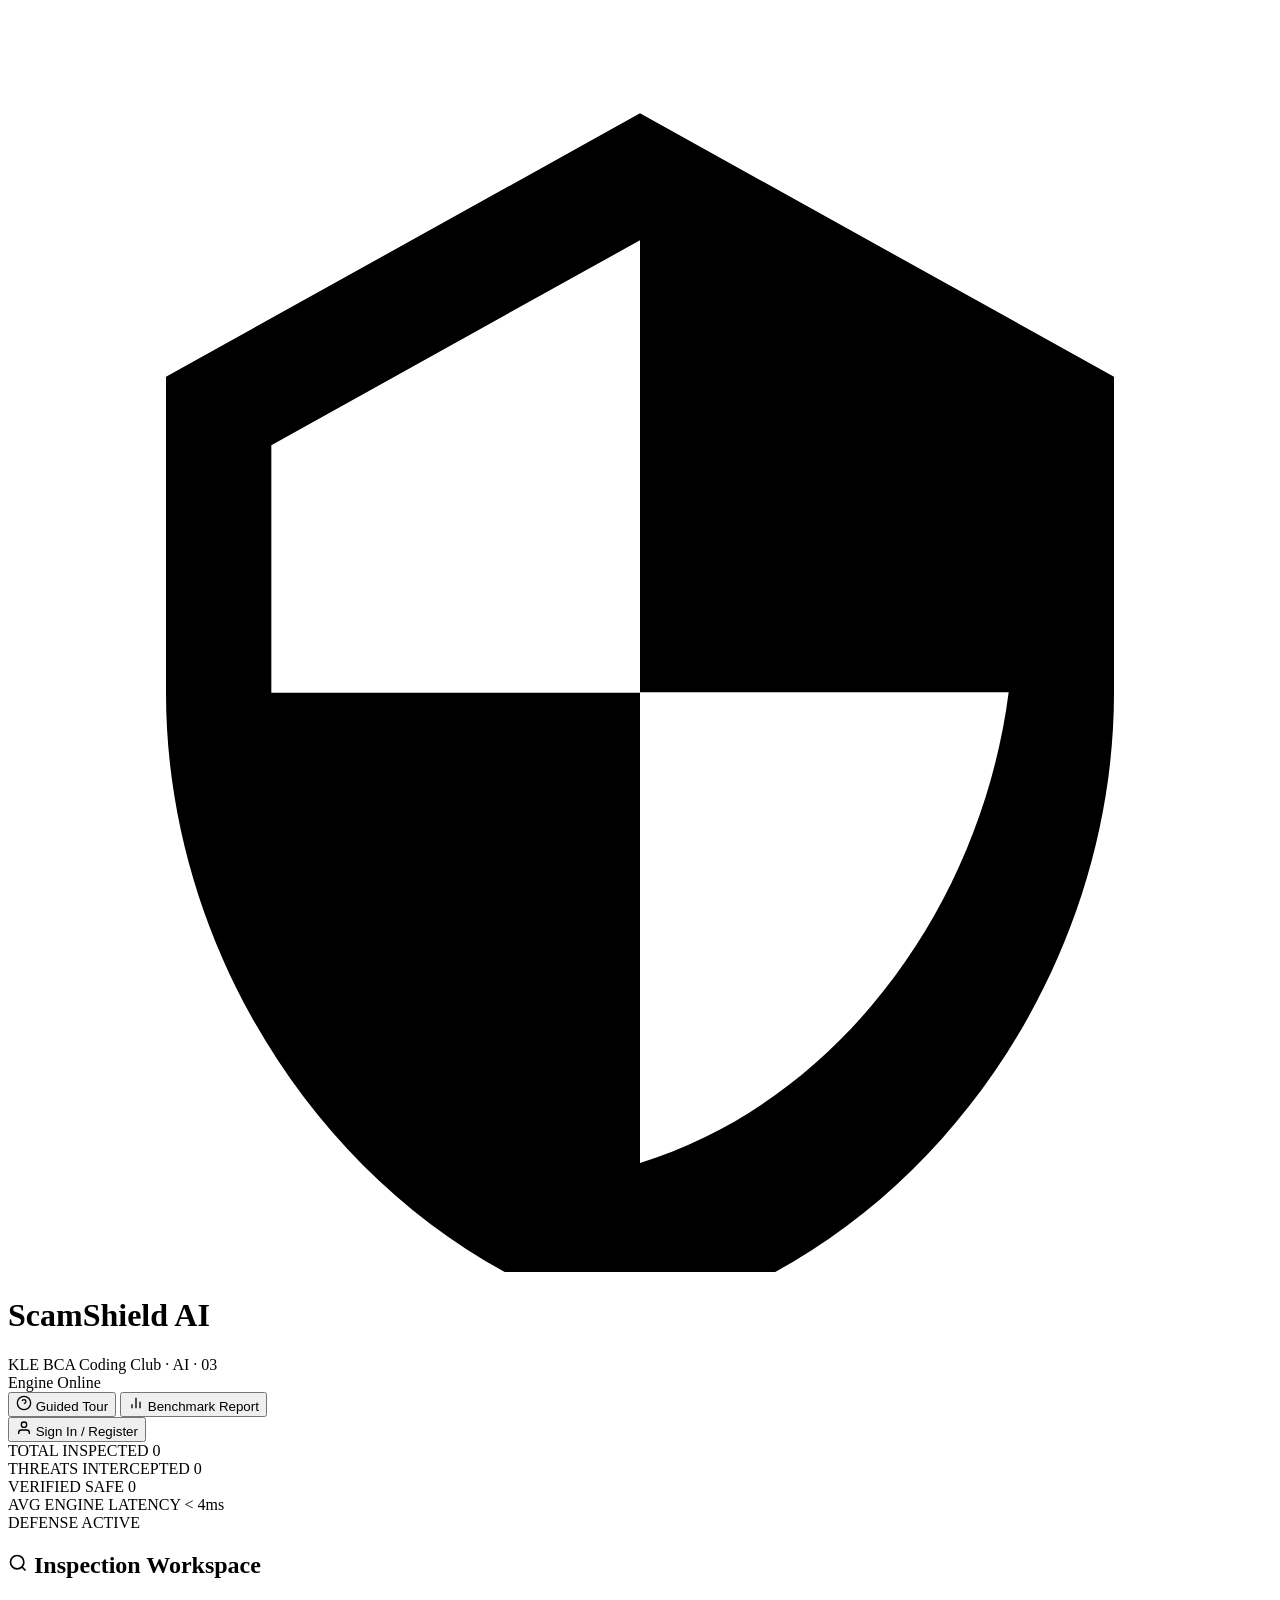
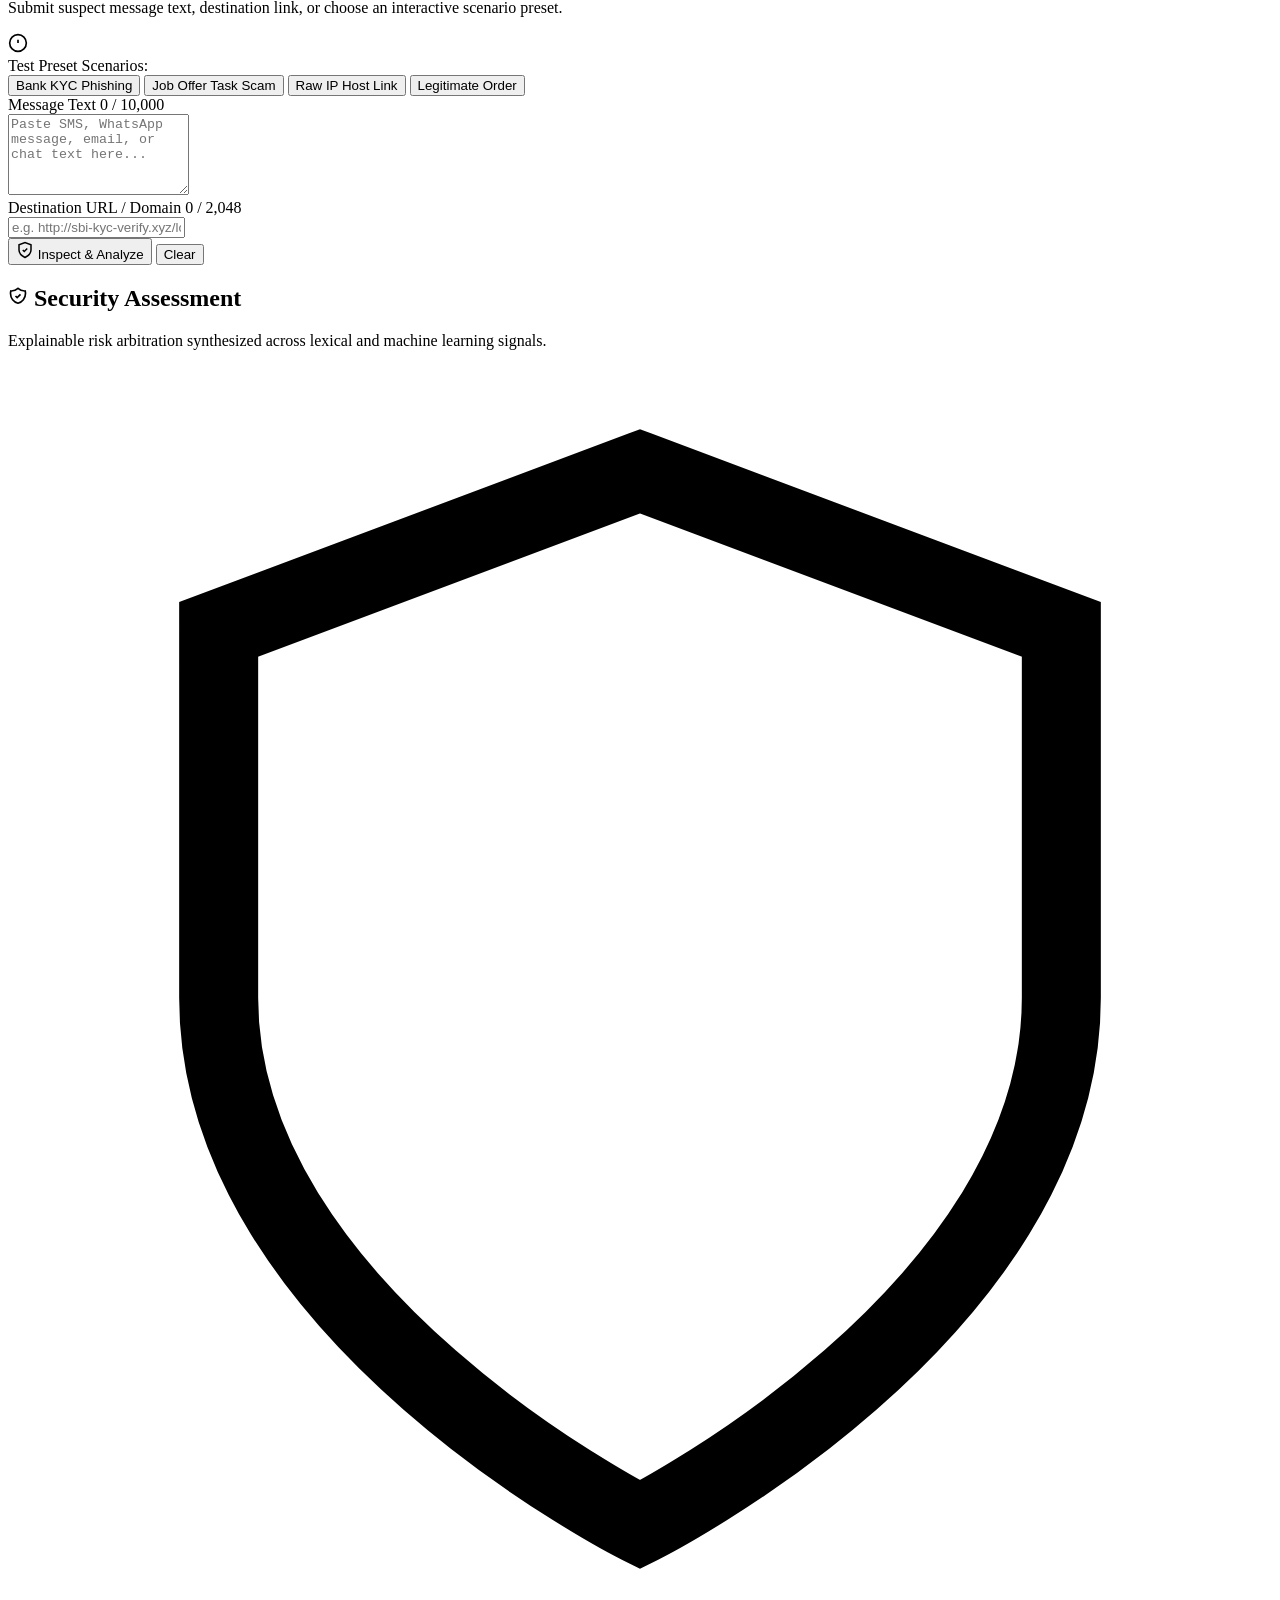
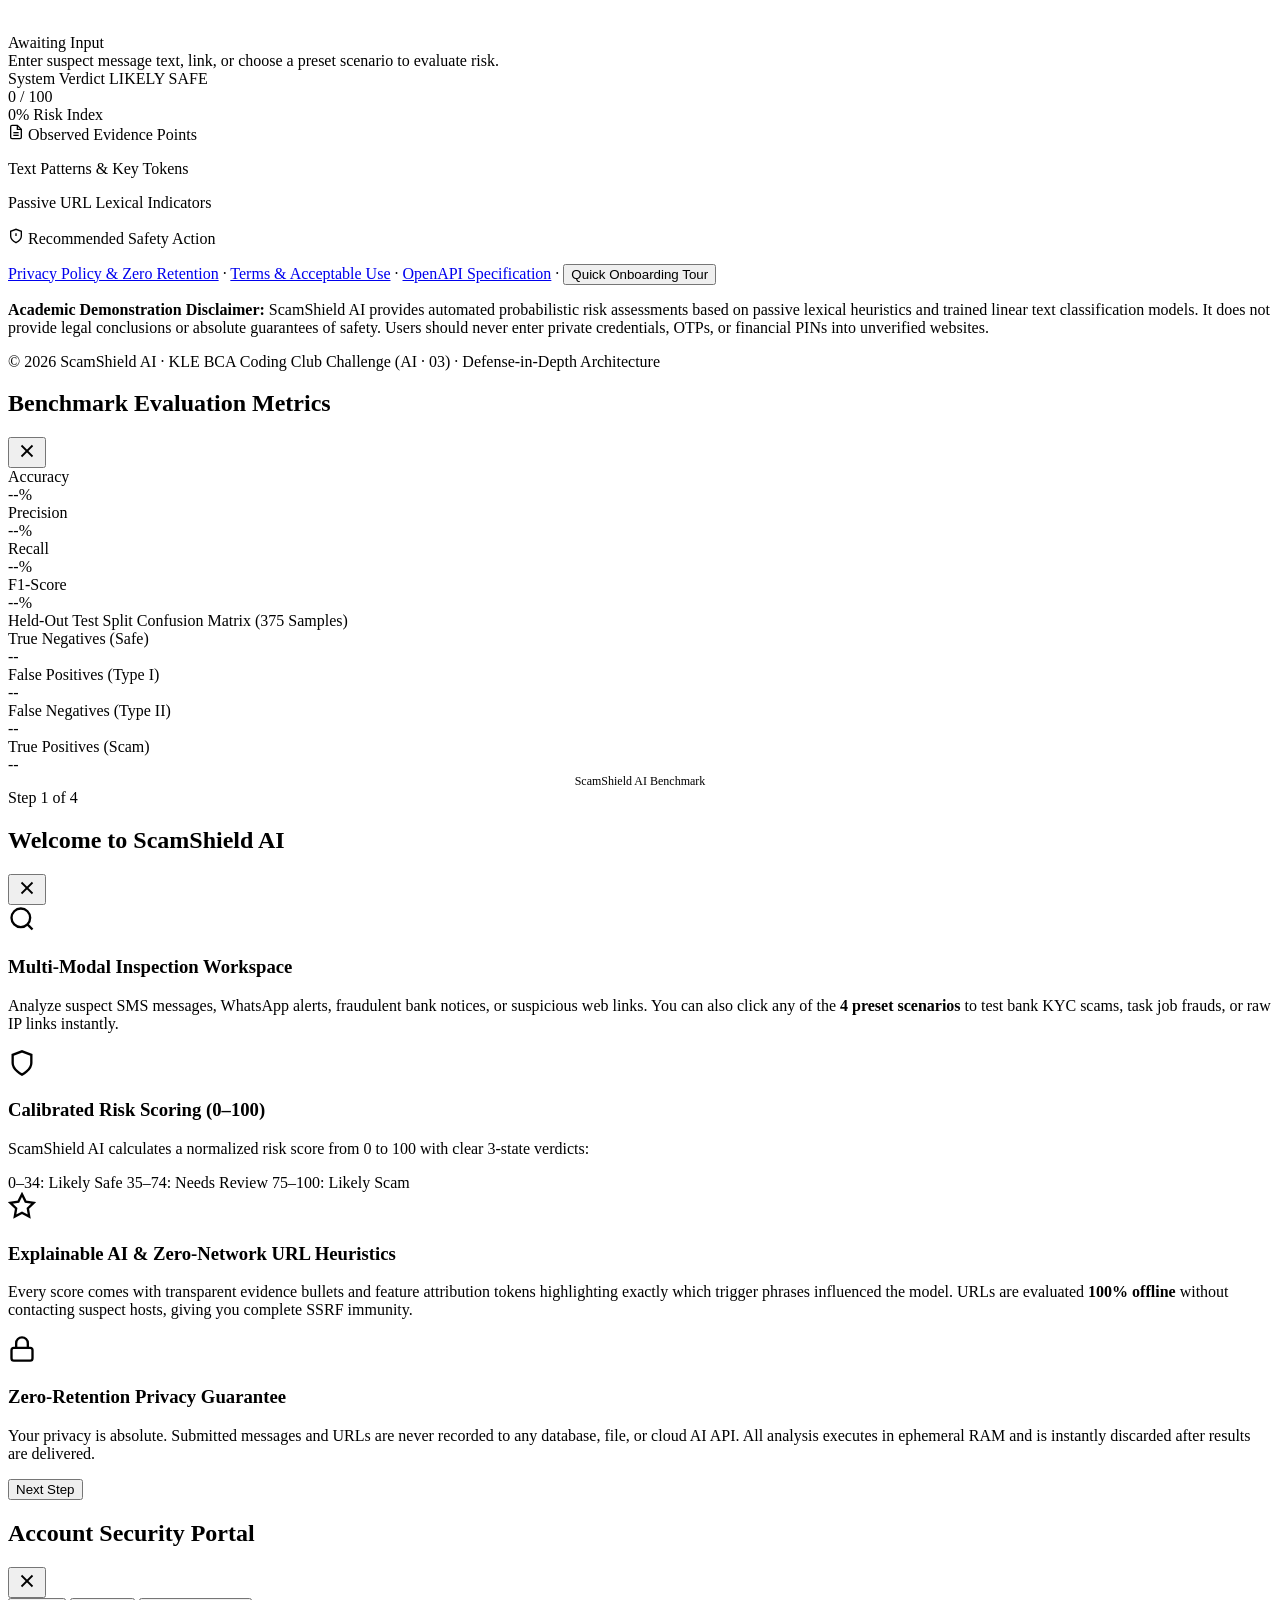
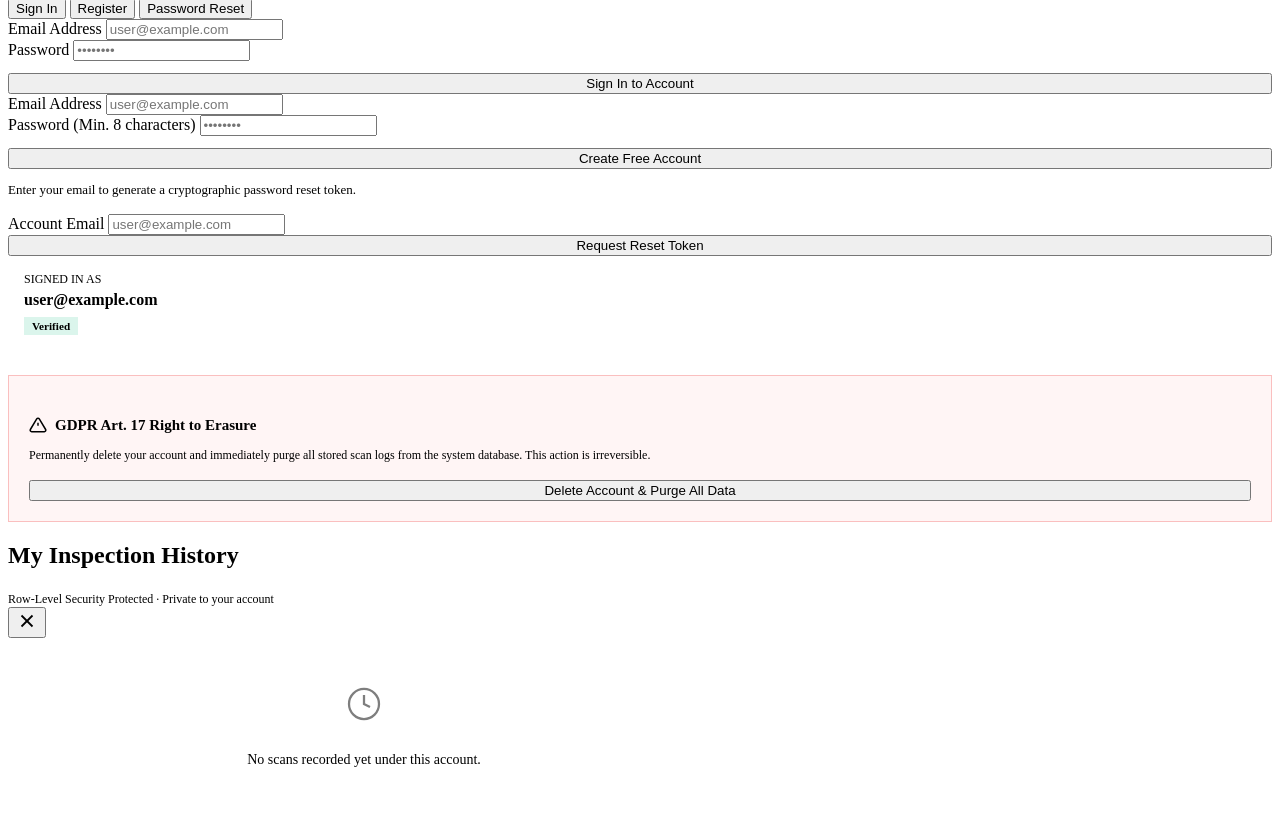
==== commit ee726f1d: "feat(auth): implement real login, email verification, password reset, row-level security, GDPR delet" ====
--- a/app/static/index.html
+++ b/app/static/index.html
@@ -44,6 +44,36 @@
           </svg>
           Benchmark Report
         </button>
+
+        <!-- Auth State Widget (Items 1, 10, 18) -->
+        <div id="auth-guest-section">
+          <button id="btn-open-auth" class="btn-secondary" aria-label="Sign in or register">
+            <svg viewBox="0 0 24 24" width="16" height="16" fill="none" stroke="currentColor" stroke-width="2">
+              <path d="M20 21v-2a4 4 0 0 0-4-4H8a4 4 0 0 0-4 4v2"/>
+              <circle cx="12" cy="7" r="4"/>
+            </svg>
+            Sign In / Register
+          </button>
+        </div>
+        <div id="auth-user-section" style="display:none; align-items:center; gap:0.5rem;">
+          <button id="btn-open-history" class="btn-secondary" aria-label="Open personal scan history">
+            <svg viewBox="0 0 24 24" width="16" height="16" fill="none" stroke="currentColor" stroke-width="2">
+              <circle cx="12" cy="12" r="10"/>
+              <polyline points="12 6 12 12 16 14"/>
+            </svg>
+            My Scans
+          </button>
+          <button id="btn-open-settings" class="btn-secondary" aria-label="Account Settings" title="Account Settings">
+            <span id="user-display-email" style="font-size:0.75rem; font-weight:600; color:var(--primary-accent);">User</span>
+          </button>
+          <button id="btn-logout" class="btn-secondary" aria-label="Log out" title="Log out" style="padding:0.45rem 0.6rem;">
+            <svg viewBox="0 0 24 24" width="16" height="16" fill="none" stroke="currentColor" stroke-width="2">
+              <path d="M9 21H5a2 2 0 0 1-2-2V5a2 2 0 0 1 2-2h4"/>
+              <polyline points="16 17 21 12 16 7"/>
+              <line x1="21" y1="12" x2="9" y2="12"/>
+            </svg>
+          </button>
+        </div>
       </div>
     </header>
 
@@ -406,6 +436,166 @@
     </div>
   </div>
 
+  <!-- Account Authentication Modal Dialog (Items 1, 2, 3, 18) -->
+  <div id="modal-auth" class="modal-overlay" role="dialog" aria-modal="true" aria-labelledby="auth-modal-title">
+    <div class="modal-content auth-modal-content">
+      <div class="modal-header">
+        <h2 id="auth-modal-title" class="modal-title">Account Security Portal</h2>
+        <button id="btn-auth-close" class="modal-close" aria-label="Close authentication portal">
+          <svg viewBox="0 0 24 24" width="22" height="22" fill="none" stroke="currentColor" stroke-width="2">
+            <line x1="18" y1="6" x2="6" y2="18"/>
+            <line x1="6" y1="6" x2="18" y2="18"/>
+          </svg>
+        </button>
+      </div>
+
+      <!-- Auth Tabs -->
+      <div class="auth-tabs">
+        <button type="button" class="auth-tab active" data-tab="login">Sign In</button>
+        <button type="button" class="auth-tab" data-tab="register">Register</button>
+        <button type="button" class="auth-tab" data-tab="forgot">Password Reset</button>
+        <button type="button" class="auth-tab" id="tab-settings-btn" data-tab="settings" style="display:none;">Settings</button>
+      </div>
+
+      <!-- Status Banner in Modal -->
+      <div id="auth-msg-banner" class="auth-msg-banner" style="display:none;"></div>
+
+      <!-- Panel 1: Login -->
+      <div class="auth-tab-pane active" id="pane-login">
+        <form id="form-login">
+          <div class="form-group">
+            <label for="login-email" class="input-label">Email Address</label>
+            <input type="email" id="login-email" class="text-input" placeholder="user@example.com" required autocomplete="email">
+          </div>
+          <div class="form-group">
+            <label for="login-password" class="input-label">Password</label>
+            <input type="password" id="login-password" class="text-input" placeholder="••••••••" required autocomplete="current-password">
+          </div>
+          <button type="submit" id="btn-submit-login" class="btn-primary" style="width:100%; justify-content:center; margin-top:0.75rem;">
+            Sign In to Account
+          </button>
+        </form>
+      </div>
+
+      <!-- Panel 2: Register -->
+      <div class="auth-tab-pane" id="pane-register">
+        <form id="form-register">
+          <div class="form-group">
+            <label for="reg-email" class="input-label">Email Address</label>
+            <input type="email" id="reg-email" class="text-input" placeholder="user@example.com" required autocomplete="email">
+          </div>
+          <div class="form-group">
+            <label for="reg-password" class="input-label">Password (Min. 8 characters)</label>
+            <input type="password" id="reg-password" class="text-input" minlength="8" placeholder="••••••••" required autocomplete="new-password">
+          </div>
+          <button type="submit" id="btn-submit-register" class="btn-primary" style="width:100%; justify-content:center; margin-top:0.75rem;">
+            Create Free Account
+          </button>
+        </form>
+
+        <!-- Email Verification Sub-step (Item 3) -->
+        <div id="section-verify-email" style="display:none; margin-top:1.25rem; padding-top:1.25rem; border-top:1px solid var(--border-subtle);">
+          <h4 style="font-size:0.875rem; color:var(--text-primary); margin-bottom:0.5rem;">Email Verification Code</h4>
+          <p style="font-size:0.75rem; color:var(--text-secondary); margin-bottom:0.75rem;">
+            Enter the 6-digit verification code to confirm ownership of your email address.
+          </p>
+          <div style="display:flex; gap:0.5rem;">
+            <input type="text" id="verify-code-input" class="text-input" placeholder="123456" maxlength="6" style="letter-spacing:0.2em; font-family:'JetBrains Mono', monospace; text-align:center;">
+            <button type="button" id="btn-submit-verify" class="btn-secondary">Verify</button>
+          </div>
+        </div>
+      </div>
+
+      <!-- Panel 3: Forgot Password (Item 2) -->
+      <div class="auth-tab-pane" id="pane-forgot">
+        <form id="form-forgot">
+          <p style="font-size:0.8125rem; color:var(--text-secondary); margin-bottom:1rem;">
+            Enter your email to generate a cryptographic password reset token.
+          </p>
+          <div class="form-group">
+            <label for="forgot-email" class="input-label">Account Email</label>
+            <input type="email" id="forgot-email" class="text-input" placeholder="user@example.com" required>
+          </div>
+          <button type="submit" id="btn-submit-forgot" class="btn-primary" style="width:100%; justify-content:center;">
+            Request Reset Token
+          </button>
+        </form>
+
+        <!-- Reset Password Entry Sub-step -->
+        <div id="section-reset-pwd" style="display:none; margin-top:1.25rem; padding-top:1.25rem; border-top:1px solid var(--border-subtle);">
+          <h4 style="font-size:0.875rem; color:var(--text-primary); margin-bottom:0.5rem;">Set New Password</h4>
+          <div class="form-group">
+            <label for="reset-token-input" class="input-label">Reset Token</label>
+            <input type="text" id="reset-token-input" class="text-input" placeholder="Paste reset token here">
+          </div>
+          <div class="form-group">
+            <label for="reset-new-password" class="input-label">New Password (Min. 8 characters)</label>
+            <input type="password" id="reset-new-password" class="text-input" minlength="8" placeholder="••••••••">
+          </div>
+          <button type="button" id="btn-submit-reset" class="btn-primary" style="width:100%; justify-content:center;">
+            Update Password
+          </button>
+        </div>
+      </div>
+
+      <!-- Panel 4: Account Settings & GDPR Erasure (Item 18) -->
+      <div class="auth-tab-pane" id="pane-settings">
+        <div style="background:var(--bg-surface-elevated); padding:1rem; border-radius:var(--radius-md); margin-bottom:1.5rem; border:1px solid var(--border-subtle);">
+          <div style="font-size:0.75rem; color:var(--text-tertiary); text-transform:uppercase;">Signed in as</div>
+          <div id="settings-display-email" style="font-size:1rem; font-weight:700; color:var(--text-primary); margin-top:0.25rem;">user@example.com</div>
+          <div id="settings-verified-badge" style="display:inline-block; margin-top:0.5rem; font-size:0.7rem; padding:0.2rem 0.5rem; border-radius:var(--radius-full); background:rgba(16,185,129,0.15); color:var(--safe-text); font-weight:600;">Verified</div>
+        </div>
+
+        <div style="border:1px solid rgba(239, 68, 68, 0.3); background:rgba(239, 68, 68, 0.05); padding:1.25rem; border-radius:var(--radius-md);">
+          <h4 style="color:var(--danger); font-size:0.9375rem; font-weight:700; margin-bottom:0.5rem; display:flex; align-items:center; gap:0.5rem;">
+            <svg viewBox="0 0 24 24" width="18" height="18" fill="none" stroke="currentColor" stroke-width="2">
+              <path d="M10.29 3.86L1.82 18a2 2 0 0 0 1.71 3h16.94a2 2 0 0 0 1.71-3L13.71 3.86a2 2 0 0 0-3.42 0z"/>
+              <line x1="12" y1="9" x2="12" y2="13"/>
+              <line x1="12" y1="17" x2="12.01" y2="17"/>
+            </svg>
+            GDPR Art. 17 Right to Erasure
+          </h4>
+          <p style="font-size:0.75rem; color:var(--text-secondary); line-height:1.5; margin-bottom:1rem;">
+            Permanently delete your account and immediately purge all stored scan logs from the system database. This action is irreversible.
+          </p>
+          <button type="button" id="btn-delete-account" class="btn-danger" style="width:100%; justify-content:center;">
+            Delete Account &amp; Purge All Data
+          </button>
+        </div>
+      </div>
+    </div>
+  </div>
+
+  <!-- User Private Scan History Modal Dialog (Item 10) -->
+  <div id="modal-history" class="modal-overlay" role="dialog" aria-modal="true" aria-labelledby="history-modal-title">
+    <div class="modal-content" style="max-width:720px;">
+      <div class="modal-header">
+        <div>
+          <h2 id="history-modal-title" class="modal-title">My Inspection History</h2>
+          <span style="font-size:0.75rem; color:var(--text-tertiary);">Row-Level Security Protected &middot; Private to your account</span>
+        </div>
+        <button id="btn-history-close" class="modal-close" aria-label="Close history modal">
+          <svg viewBox="0 0 24 24" width="22" height="22" fill="none" stroke="currentColor" stroke-width="2">
+            <line x1="18" y1="6" x2="6" y2="18"/>
+            <line x1="6" y1="6" x2="18" y2="18"/>
+          </svg>
+        </button>
+      </div>
+
+      <!-- History Container -->
+      <div id="history-container" style="max-height:60vh; overflow-y:auto; padding-right:0.5rem;">
+        <div id="history-empty" style="text-align:center; padding:3rem 1rem; color:var(--text-tertiary);">
+          <svg viewBox="0 0 24 24" width="36" height="36" fill="none" stroke="currentColor" stroke-width="1.5" style="margin-bottom:0.75rem; opacity:0.5;">
+            <circle cx="12" cy="12" r="10"/>
+            <polyline points="12 6 12 12 16 14"/>
+          </svg>
+          <p style="font-size:0.875rem;">No scans recorded yet under this account.</p>
+        </div>
+        <div id="history-items-list" class="history-list"></div>
+      </div>
+    </div>
+  </div>
+
   <script src="/static/js/app.js"></script>
 </body>
 </html>
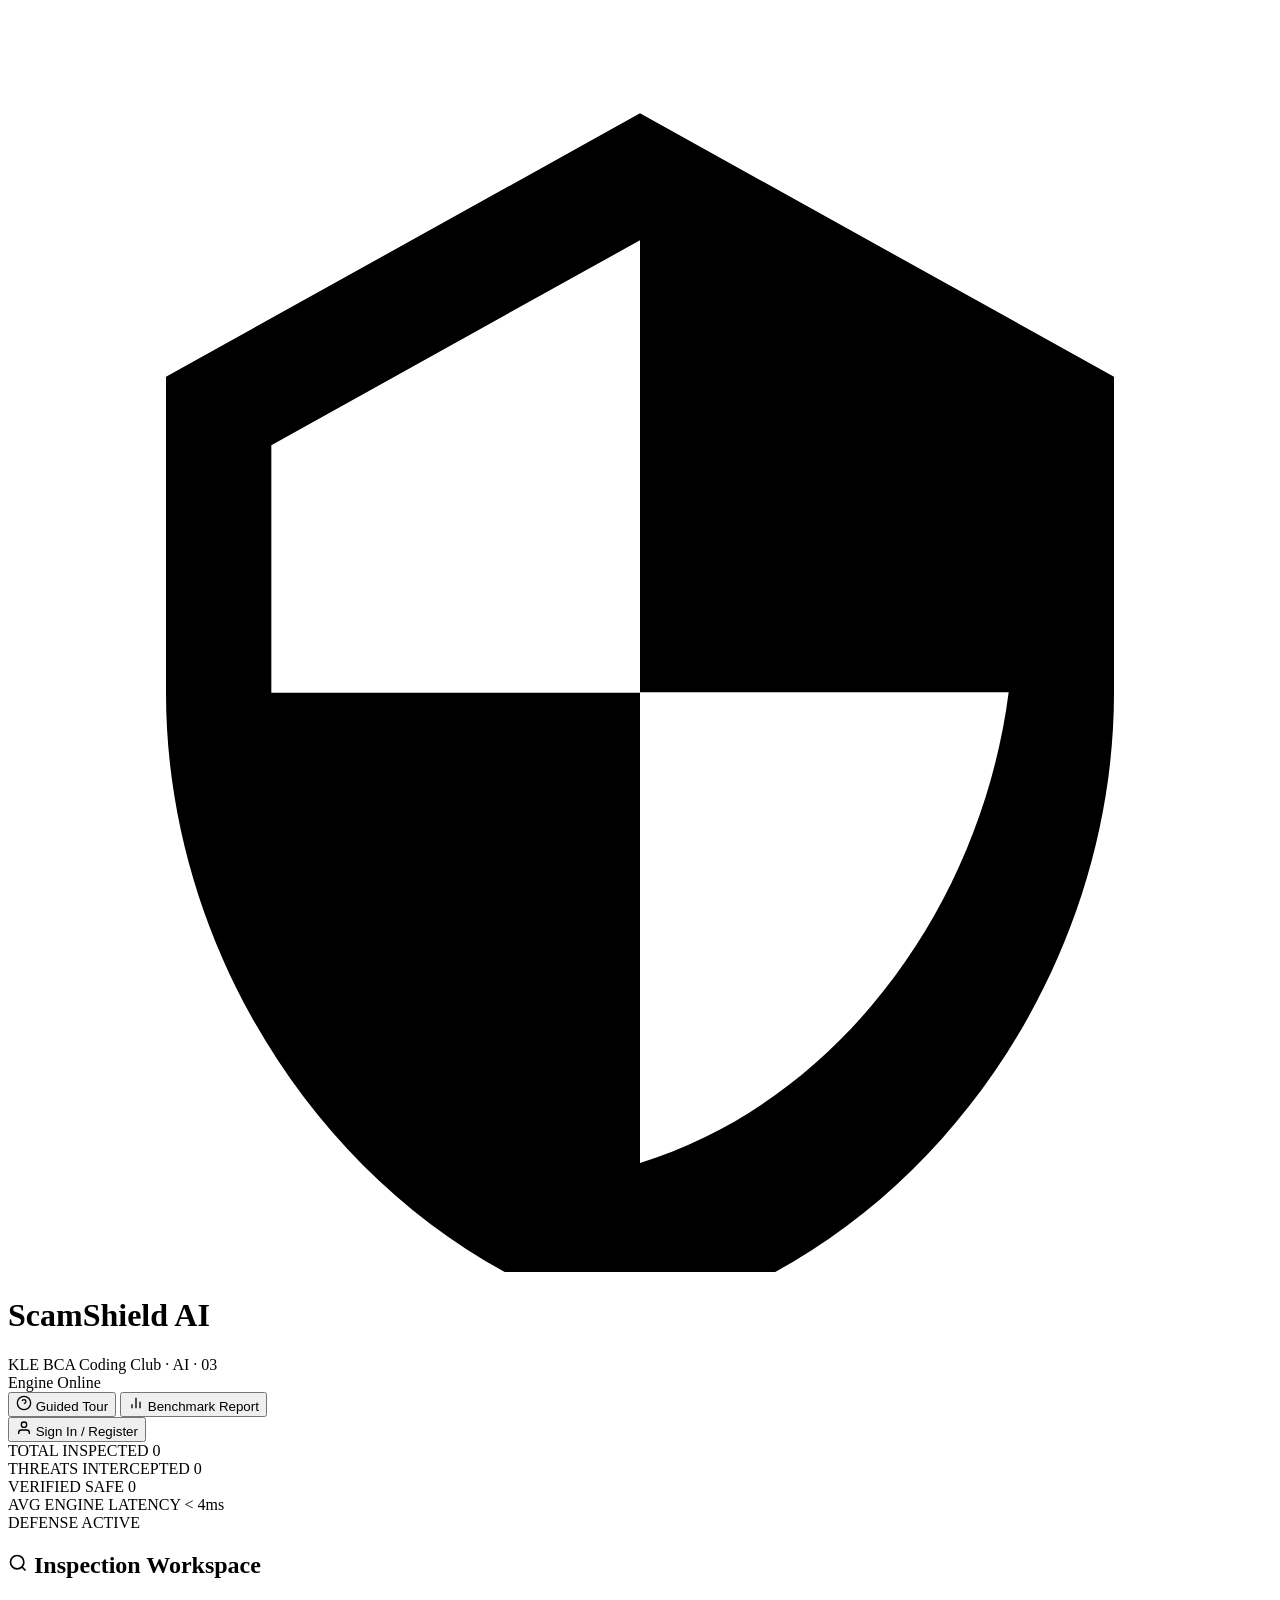
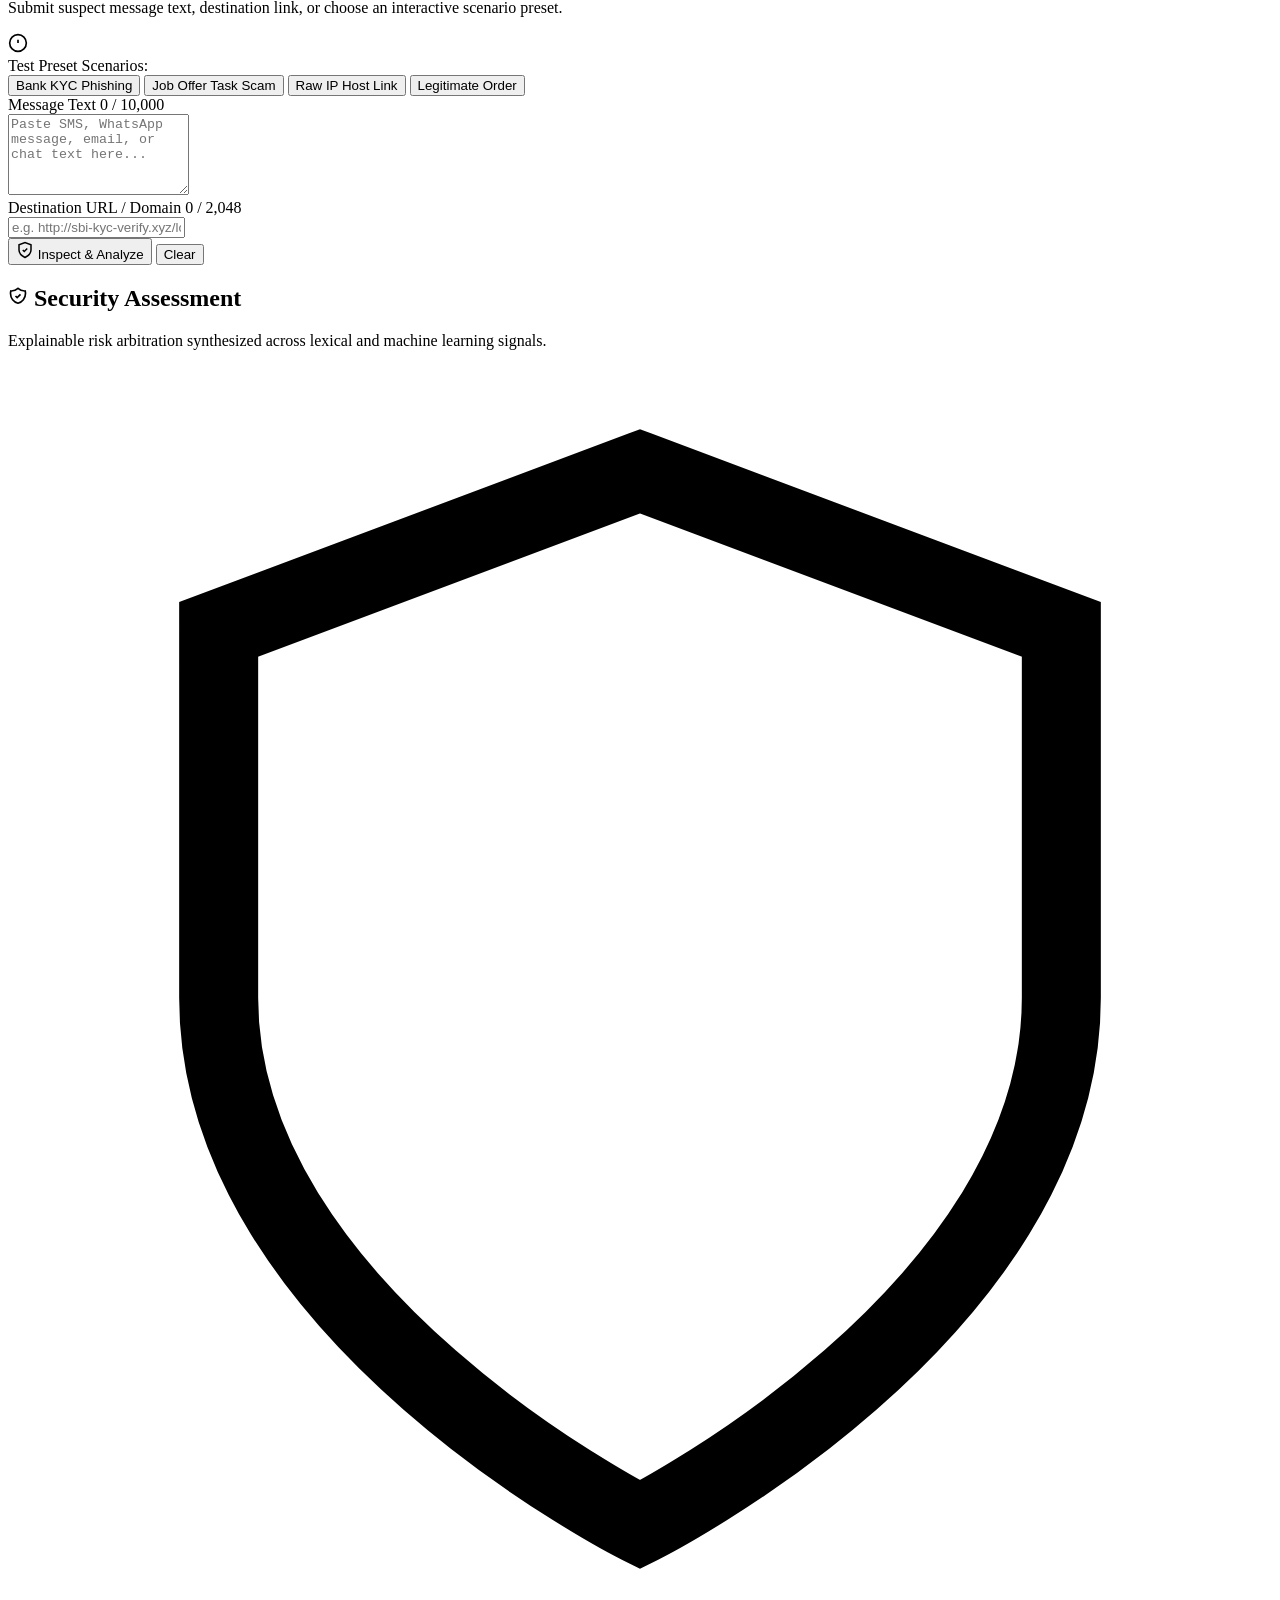
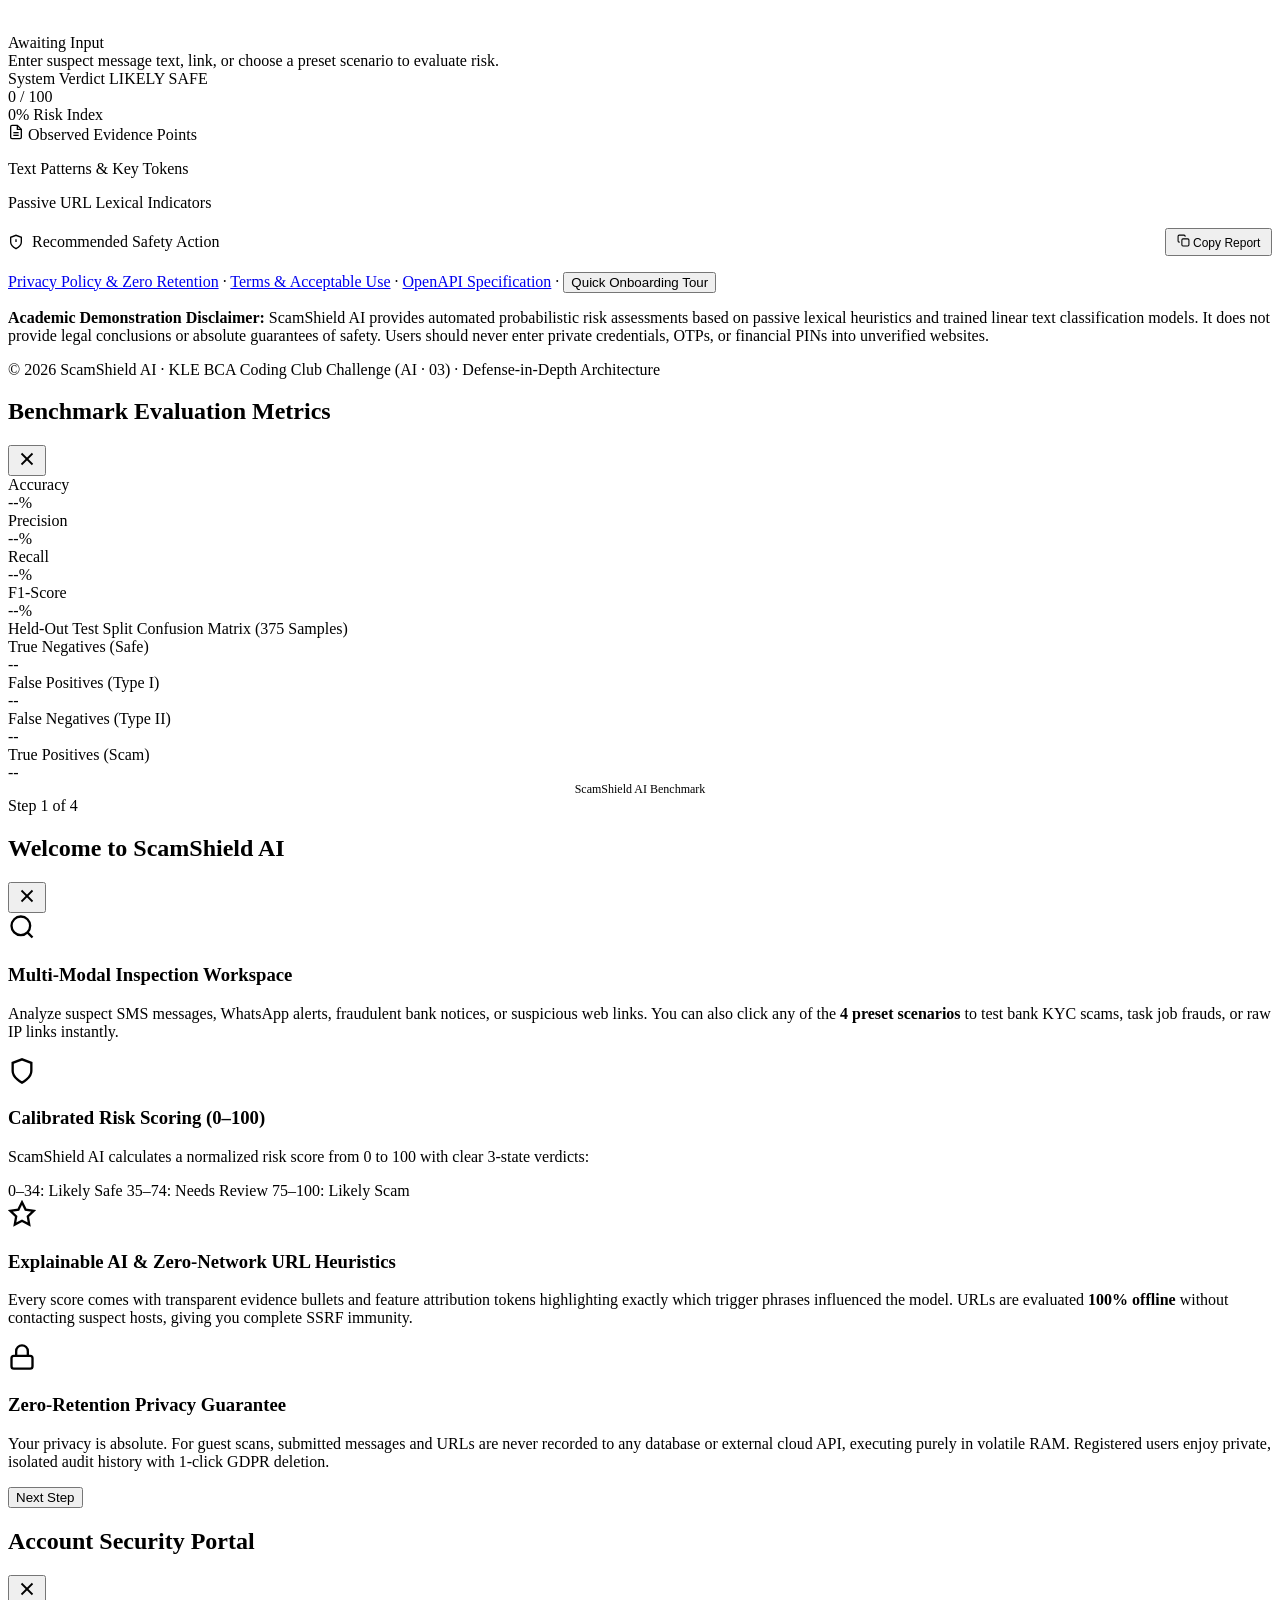
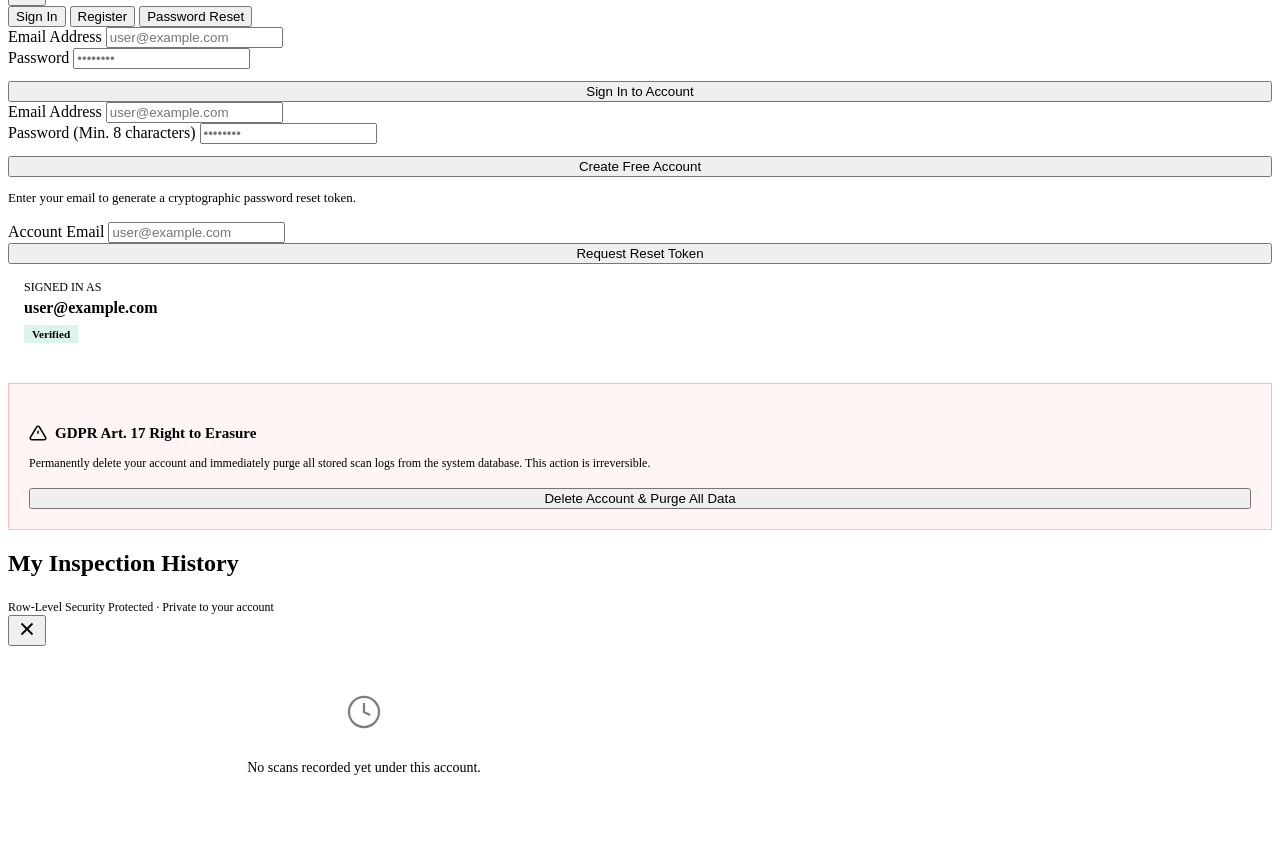
==== commit ba61221e: "feat: complete Stages A through C.2 SaaS hardening and verification (Tasks T-014 to T-017) - Stage A" ====
--- a/app/static/index.html
+++ b/app/static/index.html
@@ -26,9 +26,9 @@
         </div>
       </div>
       <div class="header-actions">
-        <div class="runtime-badge" title="Model loaded and operational">
-          <span class="pulse-dot"></span>
-          <span>Engine Online</span>
+        <div id="runtime-badge" class="runtime-badge" title="Live subsystem connectivity">
+          <span id="runtime-dot" class="pulse-dot"></span>
+          <span id="runtime-text">Engine Online</span>
         </div>
         <button id="btn-open-tour" class="btn-secondary" aria-label="Open guided onboarding tour">
           <svg viewBox="0 0 24 24" width="16" height="16" fill="none" stroke="currentColor" stroke-width="2">
@@ -209,7 +209,7 @@
                 <span id="score-value" class="score-number">0</span>
                 <span class="score-max">/ 100</span>
               </div>
-              <span id="confidence-badge" class="confidence-chip">0% Risk Index</span>
+              <span id="confidence-badge" class="confidence-chip" title="Normalized decision risk index derived from multi-modal analysis">0% Risk Index</span>
             </div>
           </div>
 
@@ -250,16 +250,26 @@
 
           <!-- Protective Action Guidance -->
           <div class="action-box">
-            <div class="action-header">
-              <svg viewBox="0 0 24 24" width="16" height="16" fill="none" stroke="currentColor" stroke-width="2">
-                <path d="M12 22s8-4 8-10V5l-8-3-8 3v7c0 6 8 10 8 10z"/>
-                <line x1="12" y1="8" x2="12" y2="12"/>
-                <line x1="12" y1="16" x2="12.01" y2="16"/>
-              </svg>
-              Recommended Safety Action
+            <div class="action-header" style="display:flex; justify-content:space-between; align-items:center;">
+              <div style="display:flex; align-items:center; gap:0.5rem;">
+                <svg viewBox="0 0 24 24" width="16" height="16" fill="none" stroke="currentColor" stroke-width="2">
+                  <path d="M12 22s8-4 8-10V5l-8-3-8 3v7c0 6 8 10 8 10z"/>
+                  <line x1="12" y1="8" x2="12" y2="12"/>
+                  <line x1="12" y1="16" x2="12.01" y2="16"/>
+                </svg>
+                Recommended Safety Action
+              </div>
+              <button type="button" id="btn-copy-report" class="btn-ghost" style="padding:0.25rem 0.6rem; font-size:0.75rem; gap:0.35rem;" title="Copy threat assessment summary to clipboard">
+                <svg viewBox="0 0 24 24" width="13" height="13" fill="none" stroke="currentColor" stroke-width="2">
+                  <rect x="9" y="9" width="13" height="13" rx="2" ry="2"/>
+                  <path d="M5 15H4a2 2 0 0 1-2-2V4a2 2 0 0 1 2-2h9a2 2 0 0 1 2 2v1"/>
+                </svg>
+                <span id="btn-copy-report-text">Copy Report</span>
+              </button>
             </div>
             <p id="action-text" class="action-text"></p>
           </div>
+
         </div>
       </section>
     </main>
@@ -415,7 +425,7 @@
           </div>
           <h3 class="tour-slide-title">Zero-Retention Privacy Guarantee</h3>
           <p class="tour-slide-desc">
-            Your privacy is absolute. Submitted messages and URLs are never recorded to any database, file, or cloud AI API. All analysis executes in ephemeral RAM and is instantly discarded after results are delivered.
+            Your privacy is absolute. For guest scans, submitted messages and URLs are never recorded to any database or external cloud API, executing purely in volatile RAM. Registered users enjoy private, isolated audit history with 1-click GDPR deletion.
           </p>
         </div>
       </div>
